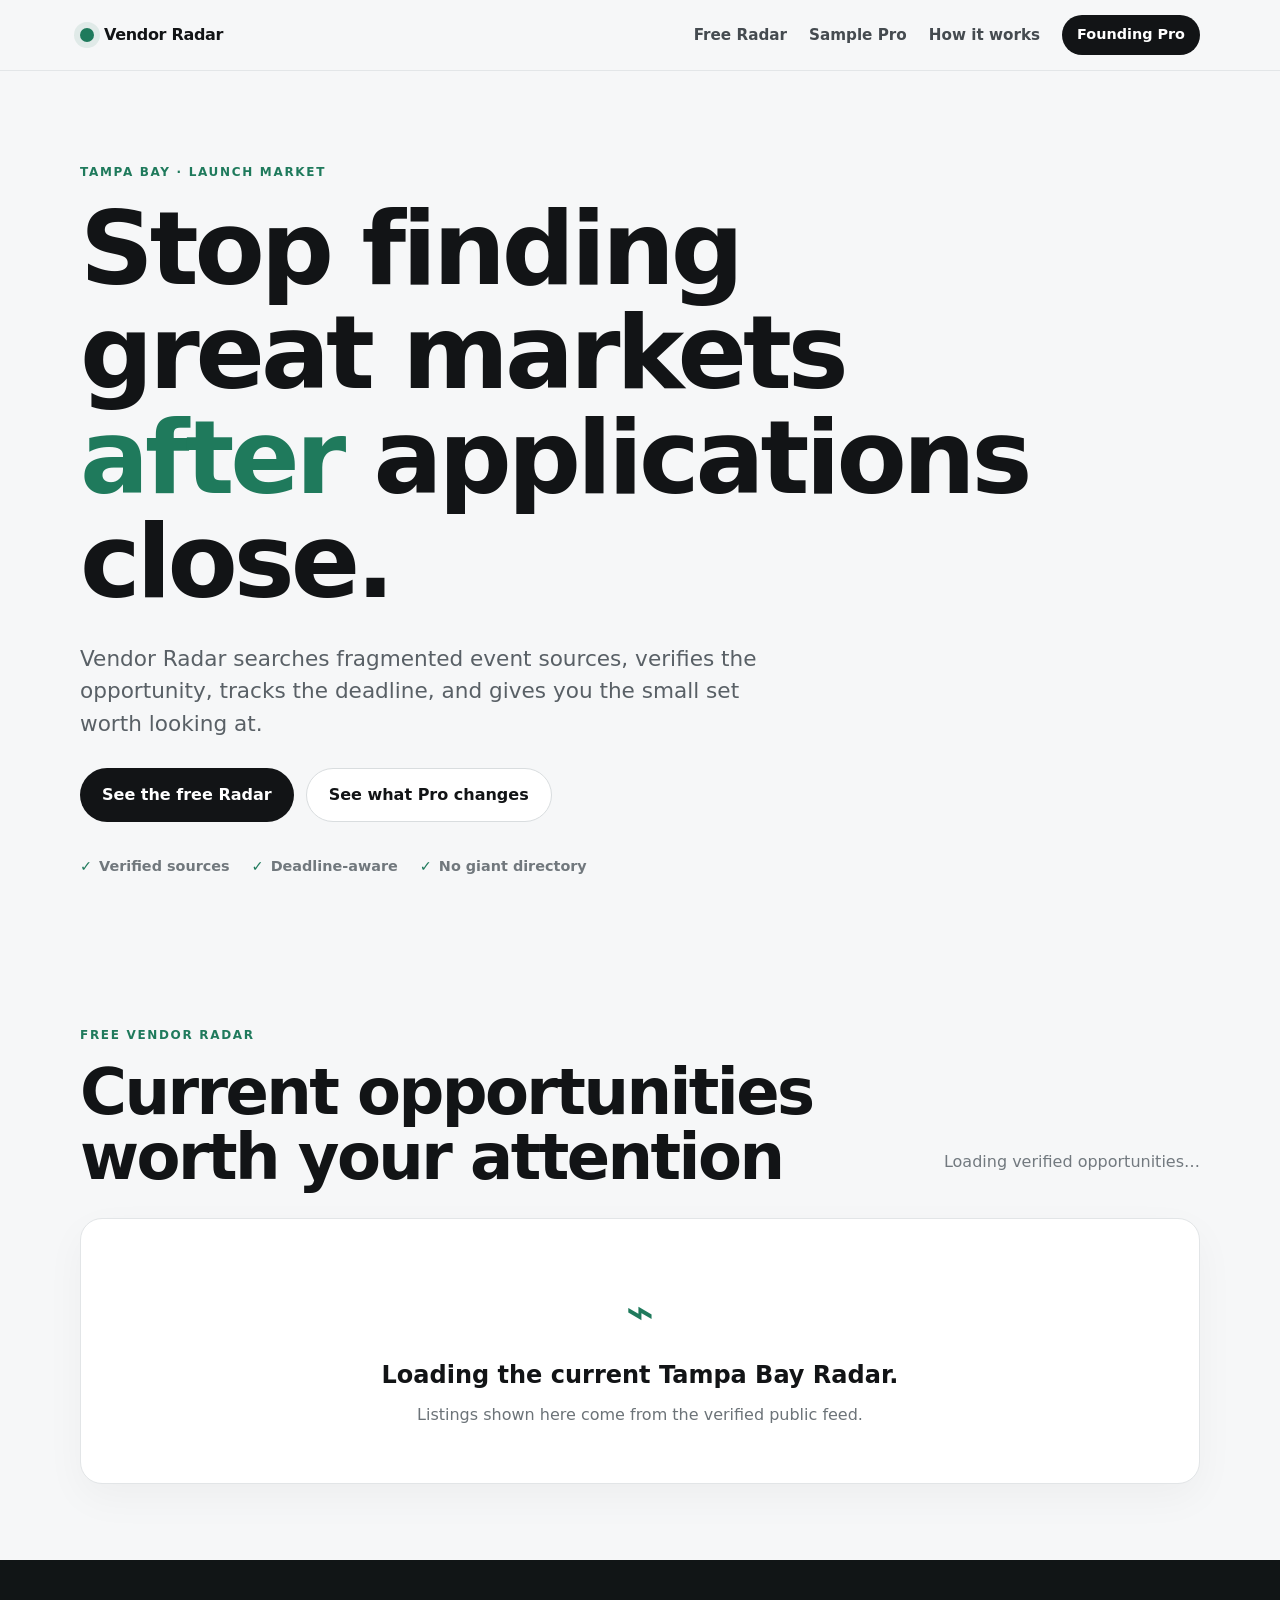
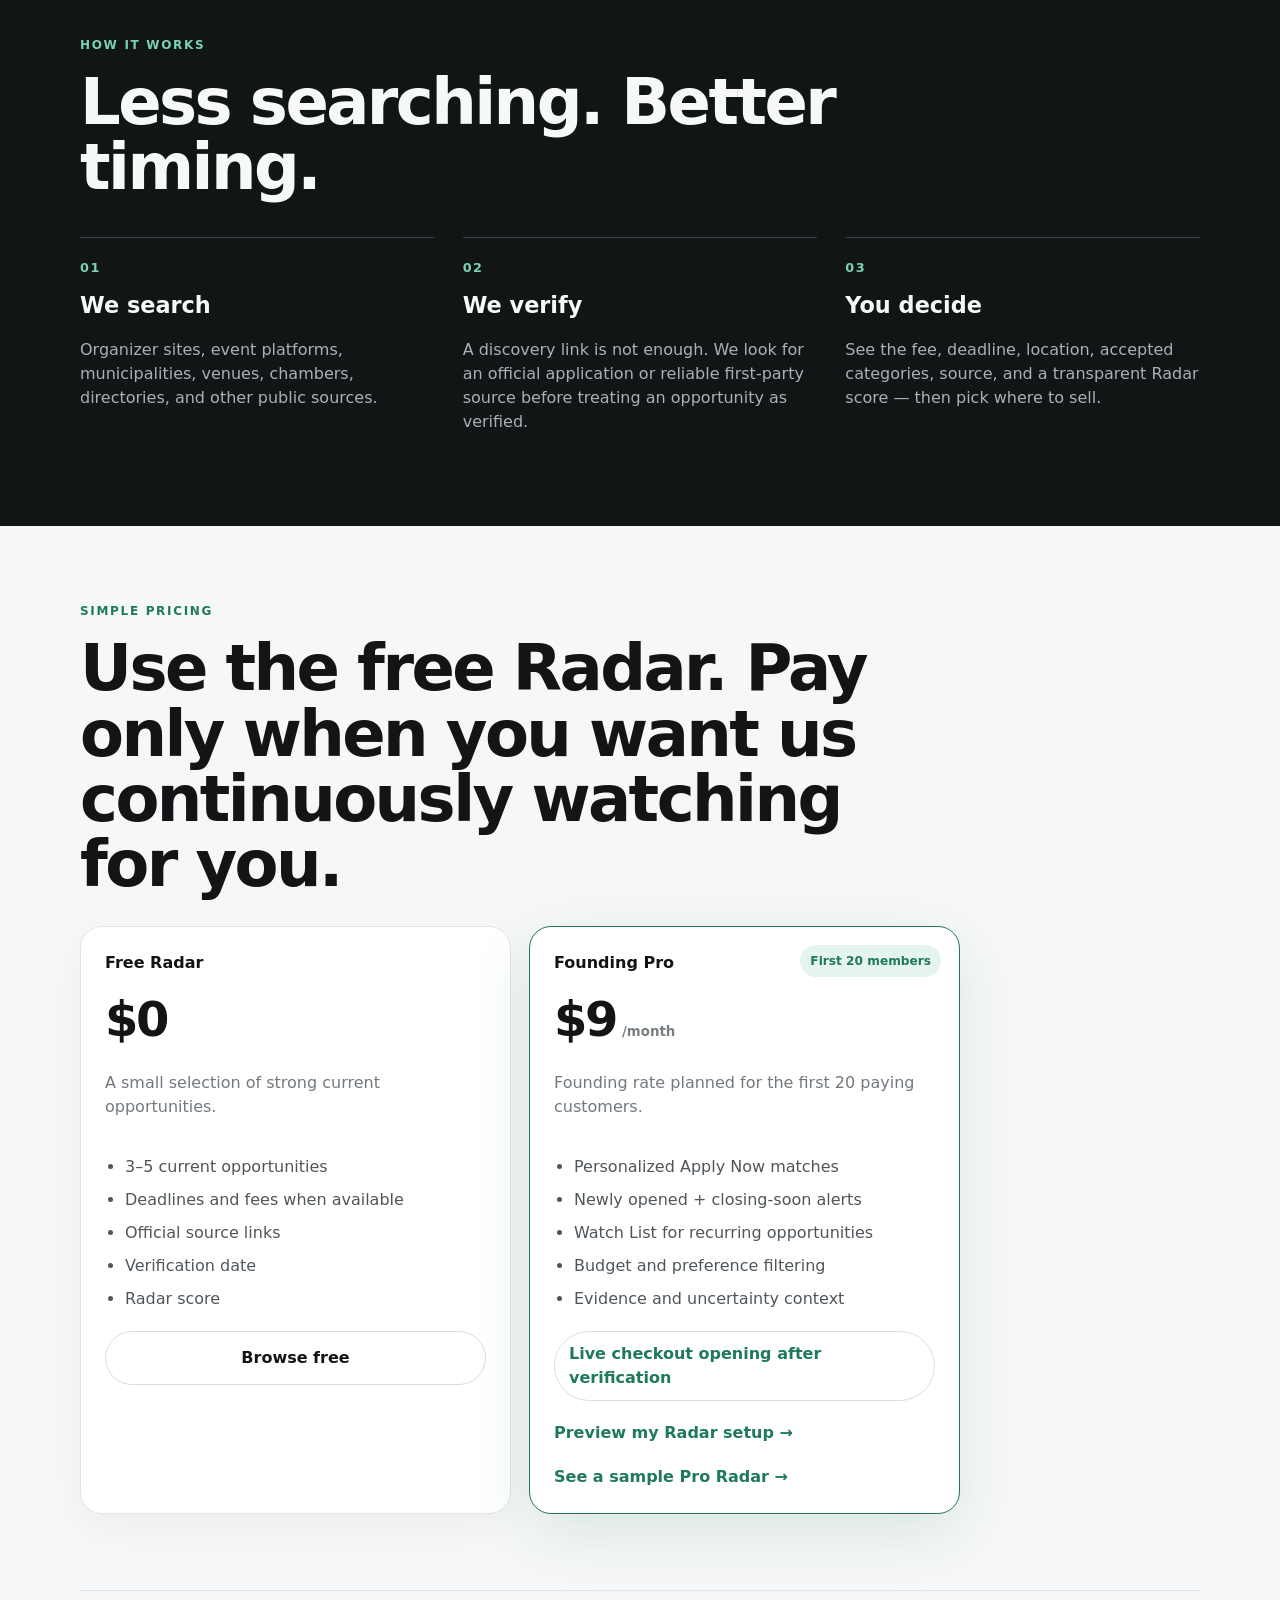
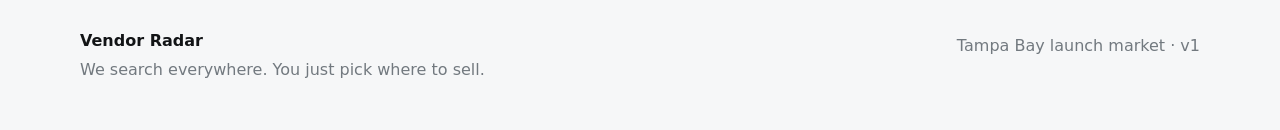
==== index.html @ ae40e267 "Add public Vendor Radar homepage" ====
<!doctype html>
<html lang="en">
<head>
  <meta charset="utf-8" />
  <meta name="viewport" content="width=device-width, initial-scale=1" />
  <meta name="description" content="Vendor Radar tracks verified Tampa Bay vendor opportunities, deadlines, fees, and application links so you spend less time searching and more time selling." />
  <title>Vendor Radar — Tampa Bay Vendor Opportunities</title>
  <link rel="stylesheet" href="./styles.css" />
</head>
<body>
  <header class="nav-wrap">
    <nav class="nav shell" aria-label="Primary navigation">
      <a class="brand" href="#top"><span class="radar-dot" aria-hidden="true"></span><span>Vendor Radar</span></a>
      <div class="nav-links">
        <a href="#radar">Free Radar</a>
        <a href="./sample-pro.html">Sample Pro</a>
        <a href="#how">How it works</a>
        <a class="button button-small" href="#pricing">Founding Pro</a>
      </div>
    </nav>
  </header>

  <main id="top">
    <section class="hero shell">
      <div class="eyebrow">Tampa Bay · launch market</div>
      <h1>Stop finding great markets <em>after</em> applications close.</h1>
      <p class="hero-copy">Vendor Radar searches fragmented event sources, verifies the opportunity, tracks the deadline, and gives you the small set worth looking at.</p>
      <div class="hero-actions">
        <a class="button" href="#radar">See the free Radar</a>
        <a class="button button-secondary" href="./sample-pro.html">See what Pro changes</a>
      </div>
      <div class="trust-row"><span>Verified sources</span><span>Deadline-aware</span><span>No giant directory</span></div>
    </section>

    <section class="section shell" id="radar">
      <div class="section-heading">
        <div><div class="eyebrow">Free Vendor Radar</div><h2>Current opportunities worth your attention</h2></div>
        <p id="last-updated" class="muted">Loading verified opportunities…</p>
      </div>
      <div id="opportunity-grid" class="opportunity-grid" aria-live="polite">
        <article class="empty-state"><div class="empty-icon">⌁</div><h3>Loading the current Tampa Bay Radar.</h3><p>Listings shown here come from the verified public feed.</p></article>
      </div>
    </section>

    <section class="section contrast" id="how">
      <div class="shell">
        <div class="eyebrow">How it works</div><h2>Less searching. Better timing.</h2>
        <div class="steps">
          <article><div class="step-number">01</div><h3>We search</h3><p>Organizer sites, event platforms, municipalities, venues, chambers, directories, and other public sources.</p></article>
          <article><div class="step-number">02</div><h3>We verify</h3><p>A discovery link is not enough. We look for an official application or reliable first-party source before treating an opportunity as verified.</p></article>
          <article><div class="step-number">03</div><h3>You decide</h3><p>See the fee, deadline, location, accepted categories, source, and a transparent Radar score — then pick where to sell.</p></article>
        </div>
      </div>
    </section>

    <section class="section shell" id="pricing">
      <div class="section-heading"><div><div class="eyebrow">Simple pricing</div><h2>Use the free Radar. Pay only when you want us continuously watching for you.</h2></div></div>
      <div class="pricing-grid">
        <article class="price-card">
          <div><p class="plan-name">Free Radar</p><div class="price"><span>$0</span></div><p class="muted">A small selection of strong current opportunities.</p></div>
          <ul><li>3–5 current opportunities</li><li>Deadlines and fees when available</li><li>Official source links</li><li>Verification date</li><li>Radar score</li></ul>
          <a class="button button-secondary full" href="#radar">Browse free</a>
        </article>

        <article class="price-card featured">
          <div class="founder-badge">First 20 members</div>
          <div><p class="plan-name">Founding Pro</p><div class="price"><span>$9</span><small>/month</small></div><p class="muted">Founding rate planned for the first 20 paying customers.</p></div>
          <ul><li>Personalized Apply Now matches</li><li>Newly opened + closing-soon alerts</li><li>Watch List for recurring opportunities</li><li>Budget and preference filtering</li><li>Evidence and uncertainty context</li></ul>
          <span class="status-chip">Live checkout opening after verification</span>
          <a class="source-link" href="./onboarding.html">Preview my Radar setup →</a>
          <a class="source-link" href="./sample-pro.html">See a sample Pro Radar →</a>
        </article>
      </div>
    </section>
  </main>

  <footer class="footer shell"><div><strong>Vendor Radar</strong><p class="muted">We search everywhere. You just pick where to sell.</p></div><p class="muted">Tampa Bay launch market · v1</p></footer>
  <script src="./app.js" defer></script>
</body>
</html>
---- styles.css ----
*{box-sizing:border-box}html{scroll-behavior:smooth}body{margin:0;font-family:Inter,ui-sans-serif,system-ui,-apple-system,BlinkMacSystemFont,"Segoe UI",sans-serif;background:#f6f7f8;color:#121416;line-height:1.5}.shell{width:min(1120px,calc(100% - 32px));margin:0 auto}.nav-wrap{position:sticky;top:0;z-index:20;background:rgba(246,247,248,.92);backdrop-filter:blur(14px);border-bottom:1px solid #e3e6e8}.nav{display:flex;align-items:center;justify-content:space-between;min-height:70px}.brand{display:inline-flex;gap:10px;align-items:center;color:#121416;text-decoration:none;font-weight:800;letter-spacing:-.02em}.radar-dot{width:14px;height:14px;border-radius:50%;background:#1f7a5c;box-shadow:0 0 0 6px rgba(31,122,92,.1)}.nav-links{display:flex;align-items:center;gap:22px}.nav-links a{color:#454b50;text-decoration:none;font-weight:650;font-size:.95rem}.hero{padding:92px 0 72px}.eyebrow{text-transform:uppercase;letter-spacing:.14em;font-size:.75rem;font-weight:800;color:#1f7a5c;margin-bottom:16px}.hero h1,.section h2{letter-spacing:-.04em;line-height:1.02;margin:0}.hero h1{font-size:clamp(3rem,8vw,6.7rem);max-width:980px}.hero h1 em{font-style:normal;color:#1f7a5c}.hero-copy{max-width:720px;font-size:clamp(1.08rem,2vw,1.35rem);color:#596066;margin:28px 0}.hero-actions{display:flex;gap:12px;flex-wrap:wrap}.button{appearance:none;border:0;border-radius:999px;background:#121416;color:#fff;text-decoration:none;font-weight:800;padding:14px 22px;display:inline-flex;align-items:center;justify-content:center;cursor:pointer}.button:hover{transform:translateY(-1px)}.button-secondary{background:#fff;color:#121416;border:1px solid #d9dddf}.button-small{padding:9px 15px!important;font-size:.9rem!important;color:#fff!important}.full{width:100%}.trust-row{display:flex;gap:22px;flex-wrap:wrap;margin-top:34px;color:#71787d;font-size:.9rem;font-weight:700}.trust-row span:before{content:"✓";color:#1f7a5c;margin-right:7px}.section{padding:76px 0}.section-heading{display:flex;align-items:end;justify-content:space-between;gap:28px;margin-bottom:28px}.section h2{font-size:clamp(2.2rem,5vw,4rem);max-width:830px}.muted{color:#72797f}.opportunity-grid{display:grid;grid-template-columns:repeat(3,minmax(0,1fr));gap:18px}.opportunity-card,.empty-state,.price-card{background:#fff;border:1px solid #e2e5e7;border-radius:22px;padding:24px;box-shadow:0 14px 40px rgba(10,15,20,.04)}.empty-state{grid-column:1/-1;text-align:center;padding:56px 24px}.empty-state h3{font-size:1.5rem;margin:10px 0}.empty-state p{max-width:620px;margin:0 auto;color:#6c7378}.empty-icon{font-size:3rem;color:#1f7a5c}.opportunity-card h3{font-size:1.25rem;margin:5px 0 16px;line-height:1.18}.score{display:inline-flex;align-items:center;gap:7px;font-size:.8rem;font-weight:800;color:#1f7a5c}.meta{display:grid;gap:8px;color:#60686d;font-size:.92rem;margin:16px 0}.meta strong{color:#23272a}.source-link{font-weight:800;color:#1f7a5c;text-decoration:none}.contrast{background:#111516;color:#f7f8f8}.contrast .eyebrow{color:#79d3b0}.contrast h2{margin-bottom:36px}.steps{display:grid;grid-template-columns:repeat(3,minmax(0,1fr));gap:28px}.steps article{border-top:1px solid #394043;padding-top:20px}.steps h3{font-size:1.4rem;margin:12px 0 8px}.steps p{color:#aab1b4}.step-number{font-size:.8rem;font-weight:800;color:#79d3b0;letter-spacing:.12em}.pricing-grid{display:grid;grid-template-columns:repeat(2,minmax(0,1fr));gap:18px;max-width:880px}.price-card{display:flex;flex-direction:column;gap:20px;position:relative}.price-card.featured{border-color:#1f7a5c;box-shadow:0 20px 60px rgba(31,122,92,.12)}.founder-badge{position:absolute;right:18px;top:18px;background:#e6f4ee;color:#1f7a5c;border-radius:999px;padding:7px 10px;font-size:.76rem;font-weight:850}.plan-name{font-weight:850;margin:0 0 8px}.price{display:flex;align-items:baseline;gap:6px}.price span{font-size:3rem;font-weight:900;letter-spacing:-.05em}.price small{font-weight:700;color:#777f84}.price-card ul{padding-left:20px;margin:0;display:grid;gap:9px;color:#4f565b}.status-chip{display:inline-flex;background:#fff;border:1px solid #d5e2dd;border-radius:999px;padding:10px 14px;font-weight:800;color:#1f7a5c}.footer{display:flex;justify-content:space-between;gap:24px;padding:38px 0 48px;border-top:1px solid #e1e4e6}.footer p{margin:5px 0 0}@media(max-width:820px){.nav-links a:not(.button){display:none}.hero{padding-top:62px}.opportunity-grid,.steps,.pricing-grid{grid-template-columns:1fr}.section-heading,.footer{align-items:flex-start;flex-direction:column}.section{padding:58px 0}}
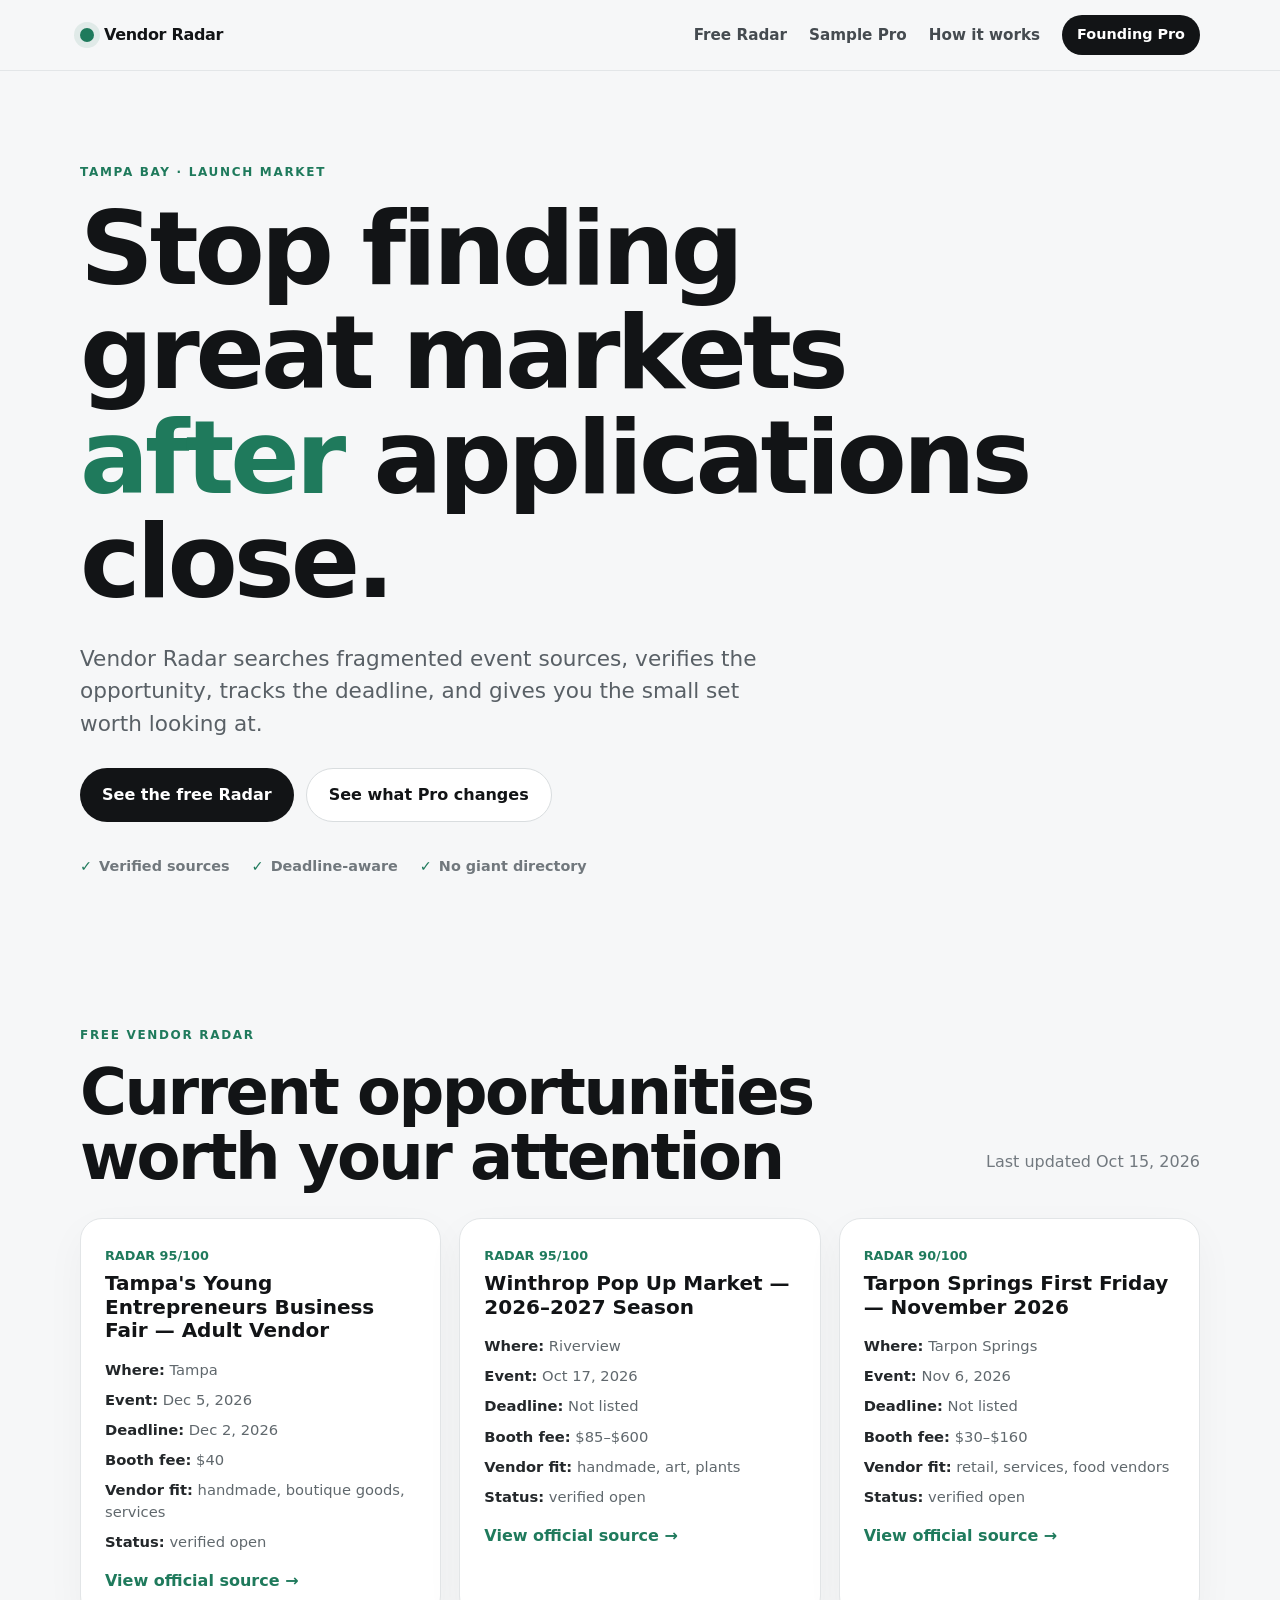
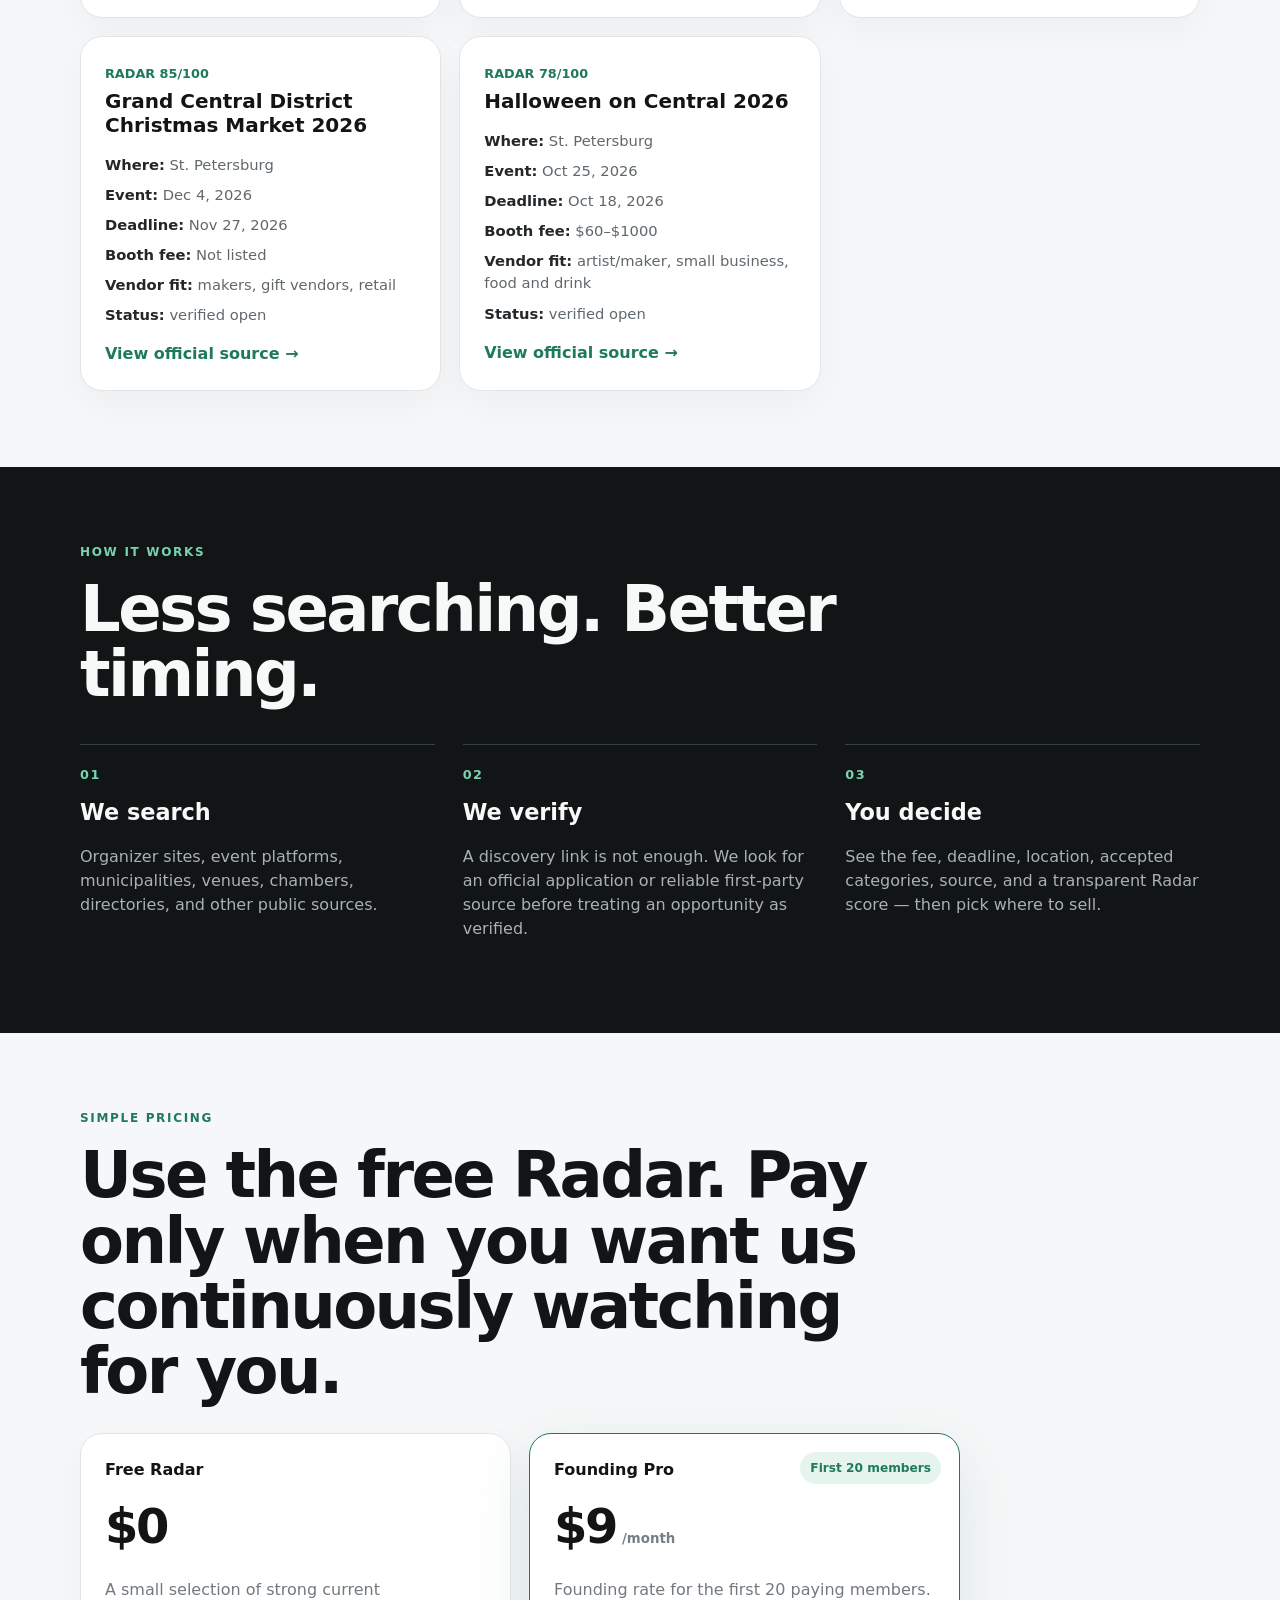
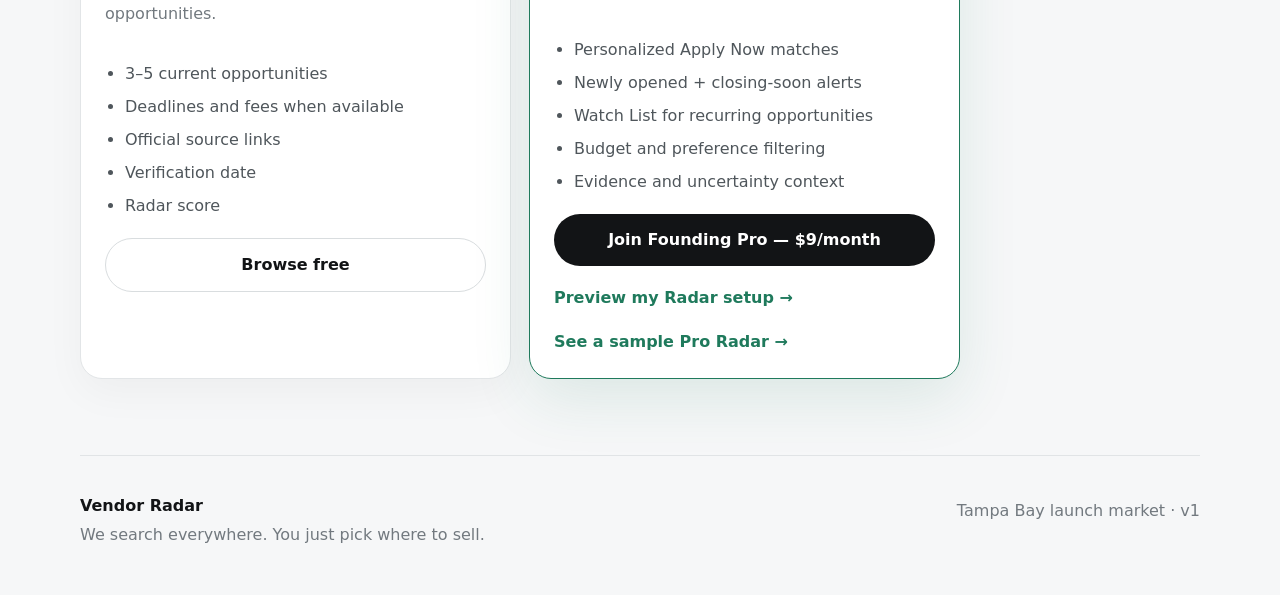
==== commit 7c614744: "Enable live Founding Pro checkout" ====
--- a/index.html
+++ b/index.html
@@ -64,9 +64,9 @@
 
         <article class="price-card featured">
           <div class="founder-badge">First 20 members</div>
-          <div><p class="plan-name">Founding Pro</p><div class="price"><span>$9</span><small>/month</small></div><p class="muted">Founding rate planned for the first 20 paying customers.</p></div>
+          <div><p class="plan-name">Founding Pro</p><div class="price"><span>$9</span><small>/month</small></div><p class="muted">Founding rate for the first 20 paying members.</p></div>
           <ul><li>Personalized Apply Now matches</li><li>Newly opened + closing-soon alerts</li><li>Watch List for recurring opportunities</li><li>Budget and preference filtering</li><li>Evidence and uncertainty context</li></ul>
-          <span class="status-chip">Live checkout opening after verification</span>
+          <a class="button full" href="https://buy.stripe.com/fZufZjca08mD1JWfzccwg00">Join Founding Pro — $9/month</a>
           <a class="source-link" href="./onboarding.html">Preview my Radar setup →</a>
           <a class="source-link" href="./sample-pro.html">See a sample Pro Radar →</a>
         </article>
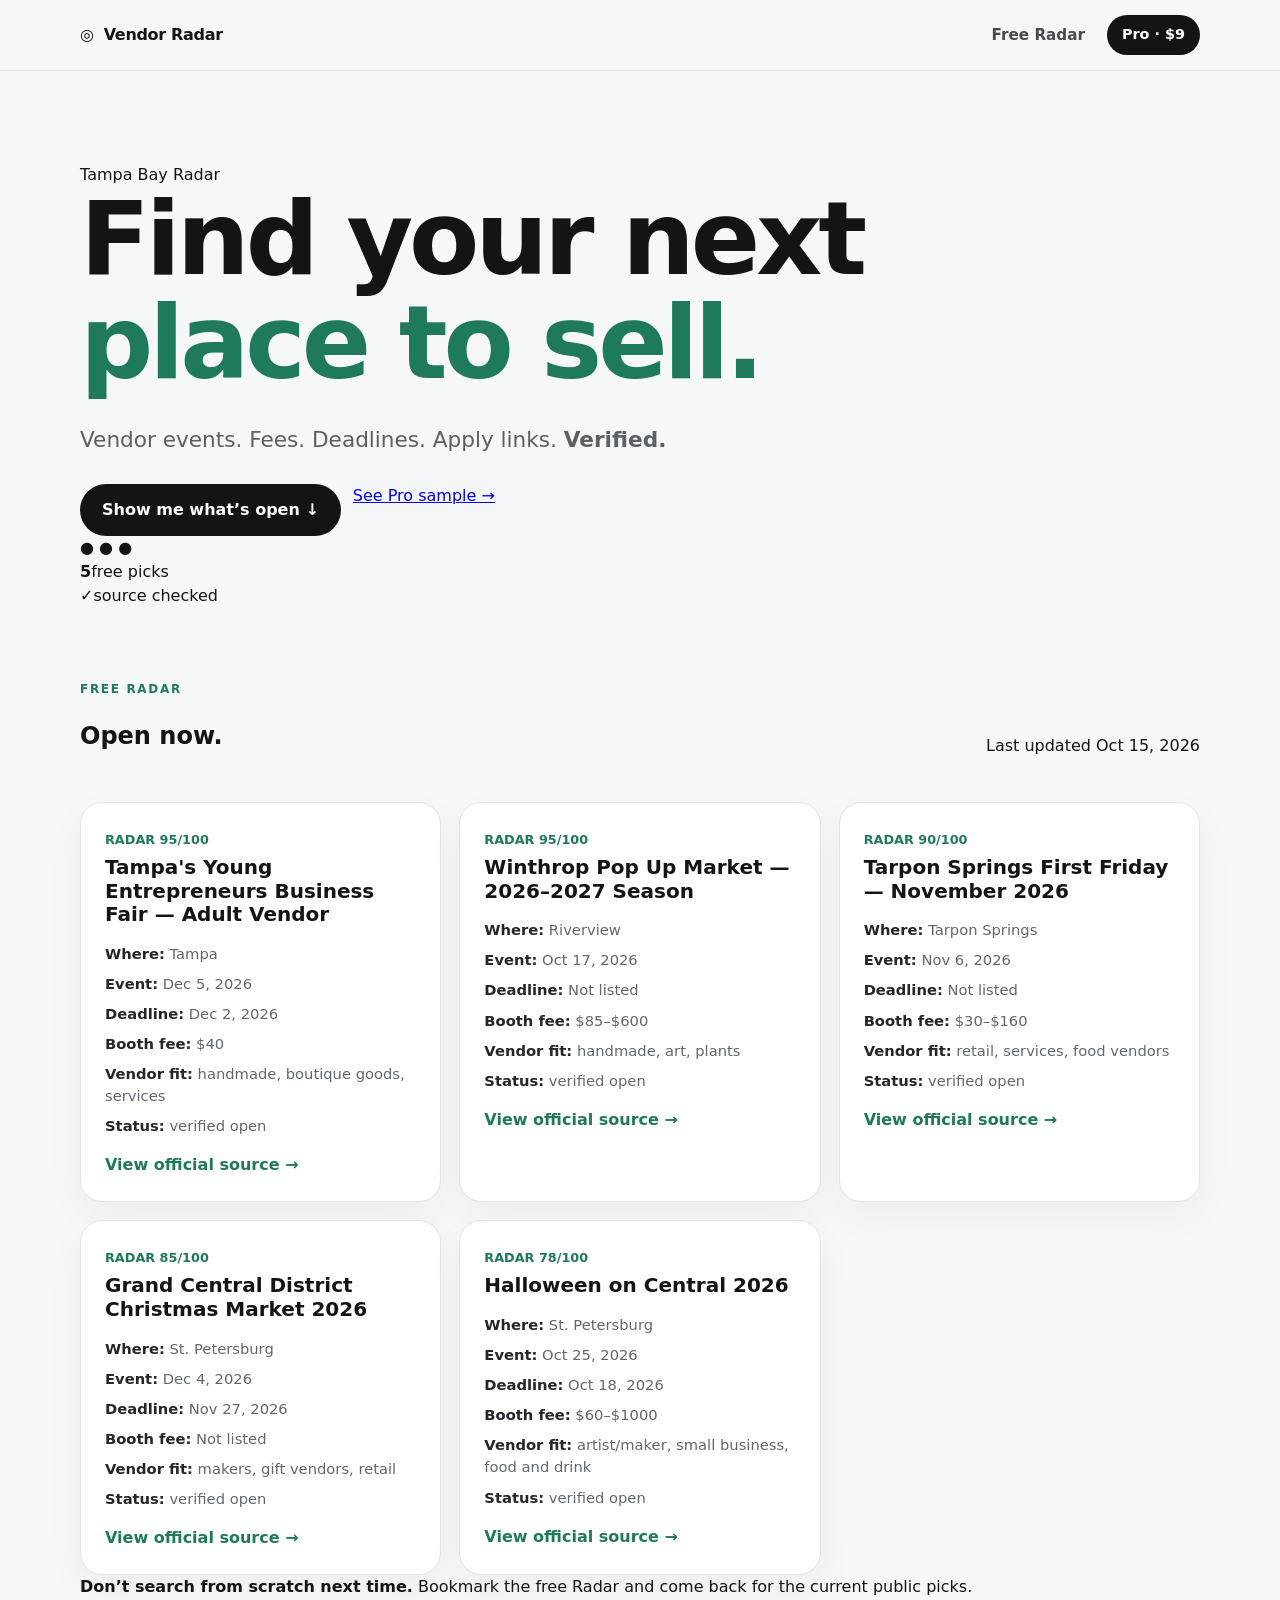
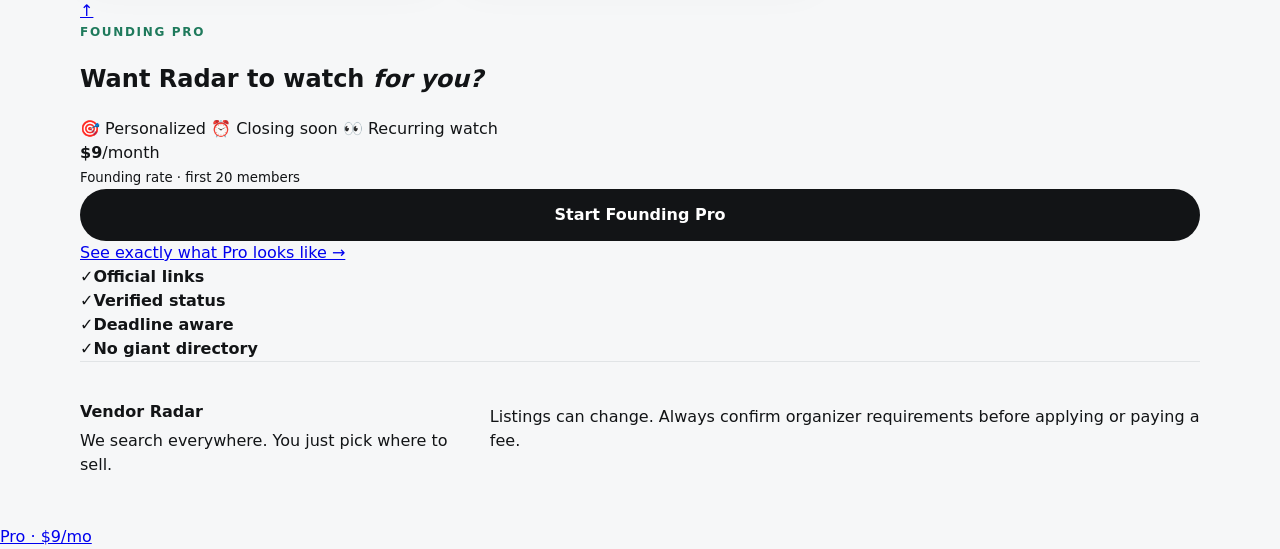
==== commit 691dab93: "Simplify landing page around free Radar" ====
--- a/index.html
+++ b/index.html
@@ -3,78 +3,108 @@
 <head>
   <meta charset="utf-8" />
   <meta name="viewport" content="width=device-width, initial-scale=1" />
-  <meta name="description" content="Vendor Radar tracks verified Tampa Bay vendor opportunities, deadlines, fees, and application links so you spend less time searching and more time selling." />
-  <title>Vendor Radar — Tampa Bay Vendor Opportunities</title>
+  <meta name="description" content="Find verified Tampa Bay vendor opportunities, deadlines, fees, and official application links with Vendor Radar." />
+  <meta name="theme-color" content="#08131f" />
+  <title>Vendor Radar — Find Your Next Place to Sell</title>
   <link rel="stylesheet" href="./styles.css" />
 </head>
 <body>
   <header class="nav-wrap">
     <nav class="nav shell" aria-label="Primary navigation">
-      <a class="brand" href="#top"><span class="radar-dot" aria-hidden="true"></span><span>Vendor Radar</span></a>
+      <a class="brand" href="#top"><span class="brand-mark" aria-hidden="true">◎</span><span>Vendor Radar</span></a>
       <div class="nav-links">
         <a href="#radar">Free Radar</a>
-        <a href="./sample-pro.html">Sample Pro</a>
-        <a href="#how">How it works</a>
-        <a class="button button-small" href="#pricing">Founding Pro</a>
+        <a class="button button-small" href="#pro">Pro · $9</a>
       </div>
     </nav>
   </header>
 
   <main id="top">
     <section class="hero shell">
-      <div class="eyebrow">Tampa Bay · launch market</div>
-      <h1>Stop finding great markets <em>after</em> applications close.</h1>
-      <p class="hero-copy">Vendor Radar searches fragmented event sources, verifies the opportunity, tracks the deadline, and gives you the small set worth looking at.</p>
-      <div class="hero-actions">
-        <a class="button" href="#radar">See the free Radar</a>
-        <a class="button button-secondary" href="./sample-pro.html">See what Pro changes</a>
+      <div class="hero-copy-wrap">
+        <div class="live-pill"><span class="live-dot"></span>Tampa Bay Radar</div>
+        <h1>Find your next <em>place to sell.</em></h1>
+        <p class="hero-copy">Vendor events. Fees. Deadlines. Apply links. <strong>Verified.</strong></p>
+        <div class="hero-actions">
+          <a class="button" href="#radar">Show me what’s open ↓</a>
+          <a class="text-link" href="./sample-pro.html">See Pro sample →</a>
+        </div>
       </div>
-      <div class="trust-row"><span>Verified sources</span><span>Deadline-aware</span><span>No giant directory</span></div>
-    </section>
 
-    <section class="section shell" id="radar">
-      <div class="section-heading">
-        <div><div class="eyebrow">Free Vendor Radar</div><h2>Current opportunities worth your attention</h2></div>
-        <p id="last-updated" class="muted">Loading verified opportunities…</p>
-      </div>
-      <div id="opportunity-grid" class="opportunity-grid" aria-live="polite">
-        <article class="empty-state"><div class="empty-icon">⌁</div><h3>Loading the current Tampa Bay Radar.</h3><p>Listings shown here come from the verified public feed.</p></article>
+      <div class="hero-visual" aria-label="Vendor Radar visual">
+        <div class="radar-screen">
+          <div class="radar-ring ring-1"></div>
+          <div class="radar-ring ring-2"></div>
+          <div class="radar-ring ring-3"></div>
+          <div class="radar-sweep"></div>
+          <span class="map-pin pin-a">●</span>
+          <span class="map-pin pin-b">●</span>
+          <span class="map-pin pin-c">●</span>
+          <div class="radar-center"></div>
+        </div>
+        <div class="visual-card visual-card-top"><strong id="hero-count">5</strong><span>free picks</span></div>
+        <div class="visual-card visual-card-bottom"><strong>✓</strong><span>source checked</span></div>
       </div>
     </section>
 
-    <section class="section contrast" id="how">
+    <section class="radar-section" id="radar">
       <div class="shell">
-        <div class="eyebrow">How it works</div><h2>Less searching. Better timing.</h2>
-        <div class="steps">
-          <article><div class="step-number">01</div><h3>We search</h3><p>Organizer sites, event platforms, municipalities, venues, chambers, directories, and other public sources.</p></article>
-          <article><div class="step-number">02</div><h3>We verify</h3><p>A discovery link is not enough. We look for an official application or reliable first-party source before treating an opportunity as verified.</p></article>
-          <article><div class="step-number">03</div><h3>You decide</h3><p>See the fee, deadline, location, accepted categories, source, and a transparent Radar score — then pick where to sell.</p></article>
+        <div class="section-heading compact-heading">
+          <div>
+            <div class="eyebrow">FREE RADAR</div>
+            <h2>Open now.</h2>
+          </div>
+          <p id="last-updated" class="updated-label">Loading…</p>
+        </div>
+
+        <div id="opportunity-grid" class="opportunity-grid" aria-live="polite">
+          <article class="empty-state"><div class="empty-icon">◎</div><h3>Scanning Tampa Bay…</h3></article>
+        </div>
+
+        <div class="return-strip">
+          <div>
+            <strong>Don’t search from scratch next time.</strong>
+            <span>Bookmark the free Radar and come back for the current public picks.</span>
+          </div>
+          <a href="#top" class="return-arrow" aria-label="Back to top">↑</a>
         </div>
       </div>
     </section>
 
-    <section class="section shell" id="pricing">
-      <div class="section-heading"><div><div class="eyebrow">Simple pricing</div><h2>Use the free Radar. Pay only when you want us continuously watching for you.</h2></div></div>
-      <div class="pricing-grid">
-        <article class="price-card">
-          <div><p class="plan-name">Free Radar</p><div class="price"><span>$0</span></div><p class="muted">A small selection of strong current opportunities.</p></div>
-          <ul><li>3–5 current opportunities</li><li>Deadlines and fees when available</li><li>Official source links</li><li>Verification date</li><li>Radar score</li></ul>
-          <a class="button button-secondary full" href="#radar">Browse free</a>
-        </article>
+    <section class="pro-section" id="pro">
+      <div class="shell pro-card">
+        <div class="pro-copy">
+          <div class="eyebrow light">FOUNDING PRO</div>
+          <h2>Want Radar to watch <em>for you?</em></h2>
+          <div class="feature-chips">
+            <span>🎯 Personalized</span>
+            <span>⏰ Closing soon</span>
+            <span>👀 Recurring watch</span>
+          </div>
+        </div>
+        <div class="pro-price">
+          <div><strong>$9</strong><span>/month</span></div>
+          <small>Founding rate · first 20 members</small>
+          <a class="button button-light full" href="https://buy.stripe.com/fZufZjca08mD1JWfzccwg00">Start Founding Pro</a>
+          <a class="pro-link" href="./sample-pro.html">See exactly what Pro looks like →</a>
+        </div>
+      </div>
+    </section>
 
-        <article class="price-card featured">
-          <div class="founder-badge">First 20 members</div>
-          <div><p class="plan-name">Founding Pro</p><div class="price"><span>$9</span><small>/month</small></div><p class="muted">Founding rate for the first 20 paying members.</p></div>
-          <ul><li>Personalized Apply Now matches</li><li>Newly opened + closing-soon alerts</li><li>Watch List for recurring opportunities</li><li>Budget and preference filtering</li><li>Evidence and uncertainty context</li></ul>
-          <a class="button full" href="https://buy.stripe.com/fZufZjca08mD1JWfzccwg00">Join Founding Pro — $9/month</a>
-          <a class="source-link" href="./onboarding.html">Preview my Radar setup →</a>
-          <a class="source-link" href="./sample-pro.html">See a sample Pro Radar →</a>
-        </article>
-      </div>
+    <section class="trust-section shell">
+      <div class="trust-item"><span>✓</span><strong>Official links</strong></div>
+      <div class="trust-item"><span>✓</span><strong>Verified status</strong></div>
+      <div class="trust-item"><span>✓</span><strong>Deadline aware</strong></div>
+      <div class="trust-item"><span>✓</span><strong>No giant directory</strong></div>
     </section>
   </main>
 
-  <footer class="footer shell"><div><strong>Vendor Radar</strong><p class="muted">We search everywhere. You just pick where to sell.</p></div><p class="muted">Tampa Bay launch market · v1</p></footer>
+  <footer class="footer shell">
+    <div><strong>Vendor Radar</strong><p>We search everywhere. You just pick where to sell.</p></div>
+    <p>Listings can change. Always confirm organizer requirements before applying or paying a fee.</p>
+  </footer>
+
+  <a class="mobile-pro-cta" href="#pro">Pro · $9/mo</a>
   <script src="./app.js" defer></script>
 </body>
 </html>
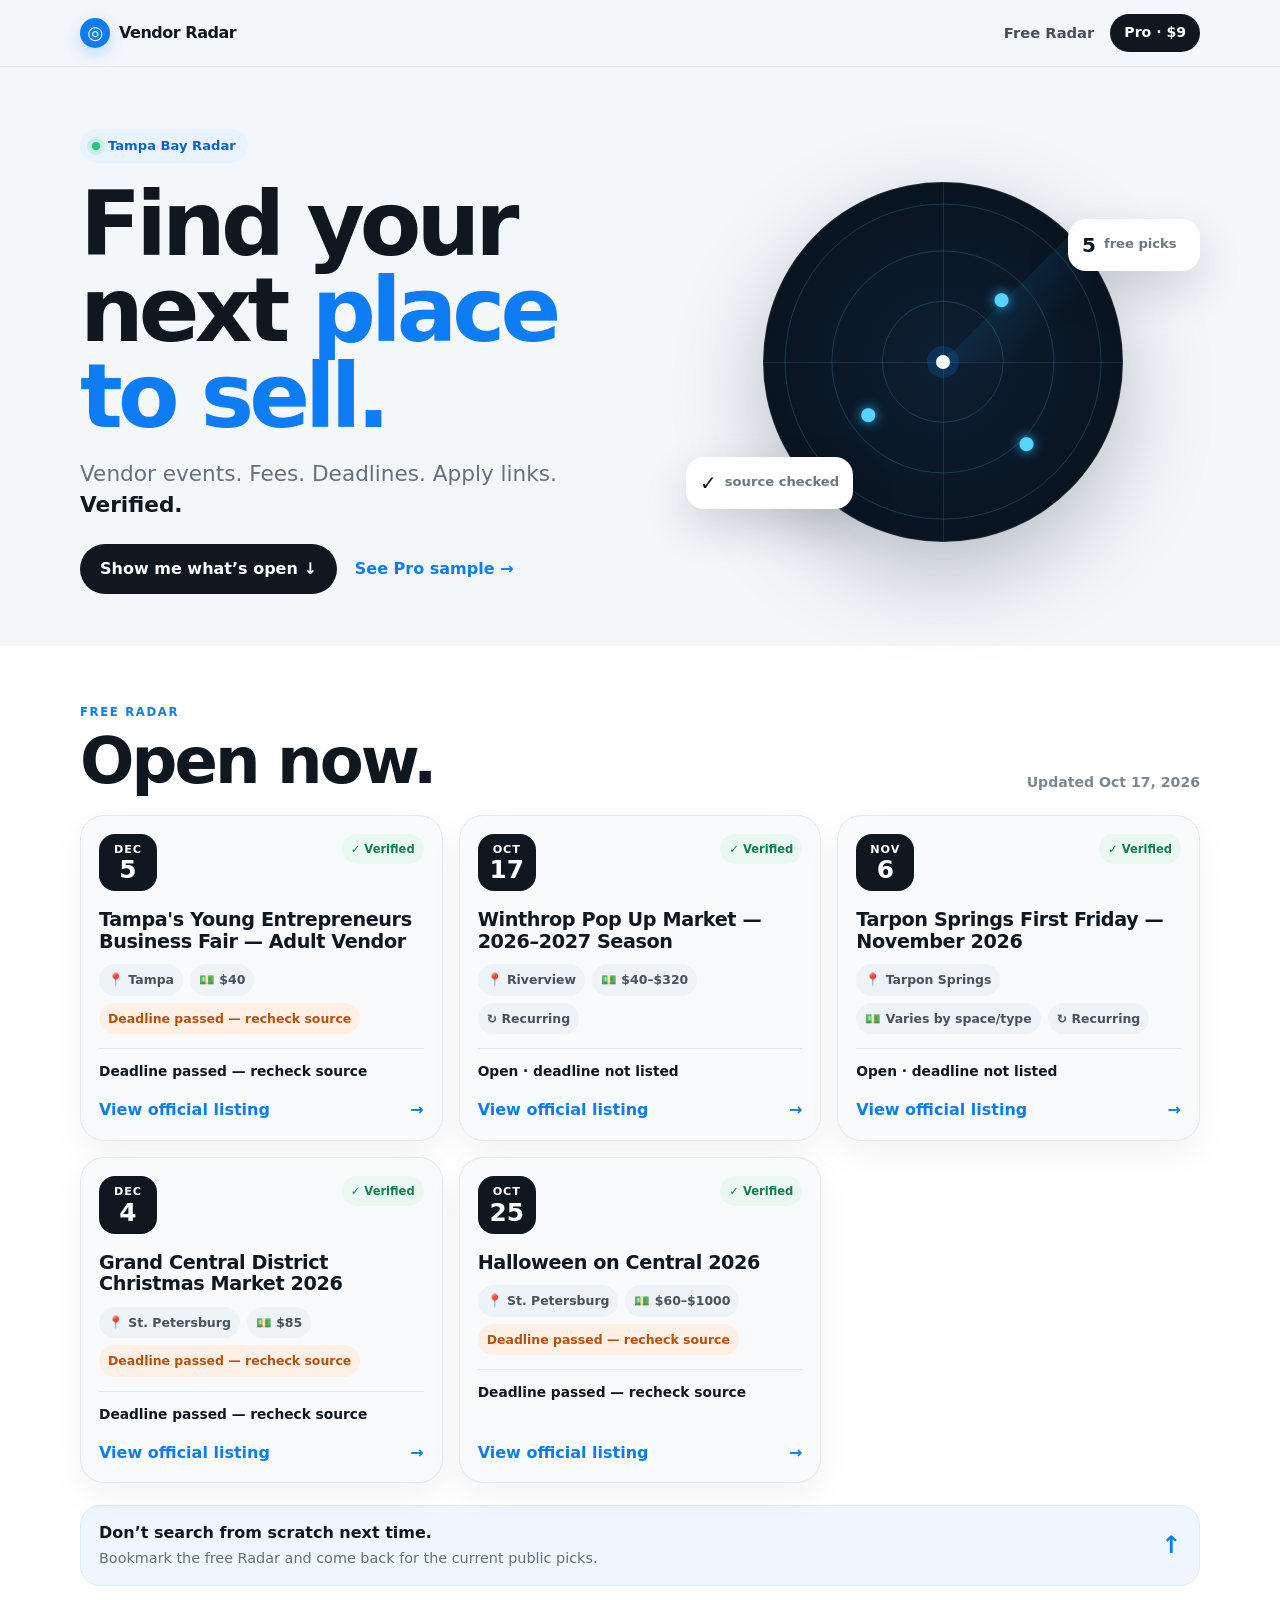
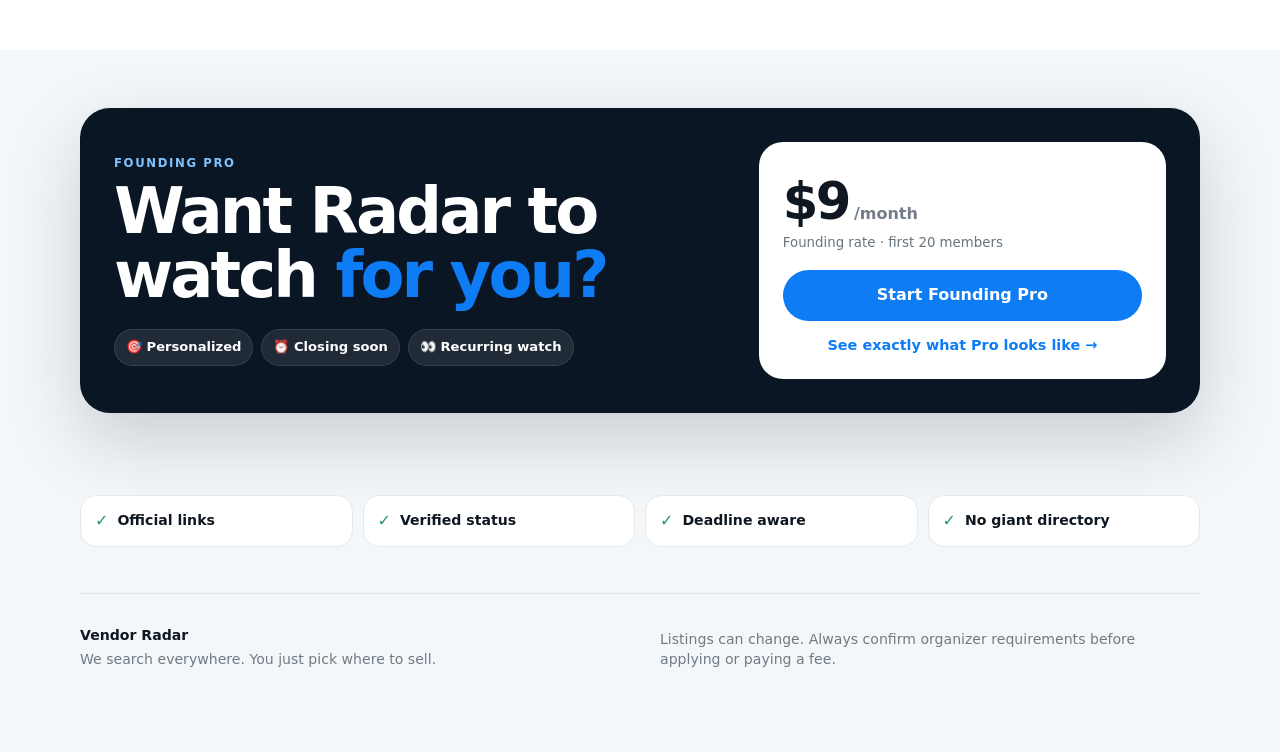
==== commit a03df1bf: "Wire minimal analytics into Vendor Radar" ====
--- a/index.html
+++ b/index.html
@@ -105,6 +105,7 @@
   </footer>
 
   <a class="mobile-pro-cta" href="#pro">Pro · $9/mo</a>
+  <script src="./analytics.js" defer></script>
   <script src="./app.js" defer></script>
 </body>
 </html>
--- a/styles.css
+++ b/styles.css
@@ -1 +1 @@
-*{box-sizing:border-box}html{scroll-behavior:smooth}body{margin:0;font-family:Inter,ui-sans-serif,system-ui,-apple-system,BlinkMacSystemFont,"Segoe UI",sans-serif;background:#f6f7f8;color:#121416;line-height:1.5}.shell{width:min(1120px,calc(100% - 32px));margin:0 auto}.nav-wrap{position:sticky;top:0;z-index:20;background:rgba(246,247,248,.92);backdrop-filter:blur(14px);border-bottom:1px solid #e3e6e8}.nav{display:flex;align-items:center;justify-content:space-between;min-height:70px}.brand{display:inline-flex;gap:10px;align-items:center;color:#121416;text-decoration:none;font-weight:800;letter-spacing:-.02em}.radar-dot{width:14px;height:14px;border-radius:50%;background:#1f7a5c;box-shadow:0 0 0 6px rgba(31,122,92,.1)}.nav-links{display:flex;align-items:center;gap:22px}.nav-links a{color:#454b50;text-decoration:none;font-weight:650;font-size:.95rem}.hero{padding:92px 0 72px}.eyebrow{text-transform:uppercase;letter-spacing:.14em;font-size:.75rem;font-weight:800;color:#1f7a5c;margin-bottom:16px}.hero h1,.section h2{letter-spacing:-.04em;line-height:1.02;margin:0}.hero h1{font-size:clamp(3rem,8vw,6.7rem);max-width:980px}.hero h1 em{font-style:normal;color:#1f7a5c}.hero-copy{max-width:720px;font-size:clamp(1.08rem,2vw,1.35rem);color:#596066;margin:28px 0}.hero-actions{display:flex;gap:12px;flex-wrap:wrap}.button{appearance:none;border:0;border-radius:999px;background:#121416;color:#fff;text-decoration:none;font-weight:800;padding:14px 22px;display:inline-flex;align-items:center;justify-content:center;cursor:pointer}.button:hover{transform:translateY(-1px)}.button-secondary{background:#fff;color:#121416;border:1px solid #d9dddf}.button-small{padding:9px 15px!important;font-size:.9rem!important;color:#fff!important}.full{width:100%}.trust-row{display:flex;gap:22px;flex-wrap:wrap;margin-top:34px;color:#71787d;font-size:.9rem;font-weight:700}.trust-row span:before{content:"✓";color:#1f7a5c;margin-right:7px}.section{padding:76px 0}.section-heading{display:flex;align-items:end;justify-content:space-between;gap:28px;margin-bottom:28px}.section h2{font-size:clamp(2.2rem,5vw,4rem);max-width:830px}.muted{color:#72797f}.opportunity-grid{display:grid;grid-template-columns:repeat(3,minmax(0,1fr));gap:18px}.opportunity-card,.empty-state,.price-card{background:#fff;border:1px solid #e2e5e7;border-radius:22px;padding:24px;box-shadow:0 14px 40px rgba(10,15,20,.04)}.empty-state{grid-column:1/-1;text-align:center;padding:56px 24px}.empty-state h3{font-size:1.5rem;margin:10px 0}.empty-state p{max-width:620px;margin:0 auto;color:#6c7378}.empty-icon{font-size:3rem;color:#1f7a5c}.opportunity-card h3{font-size:1.25rem;margin:5px 0 16px;line-height:1.18}.score{display:inline-flex;align-items:center;gap:7px;font-size:.8rem;font-weight:800;color:#1f7a5c}.meta{display:grid;gap:8px;color:#60686d;font-size:.92rem;margin:16px 0}.meta strong{color:#23272a}.source-link{font-weight:800;color:#1f7a5c;text-decoration:none}.contrast{background:#111516;color:#f7f8f8}.contrast .eyebrow{color:#79d3b0}.contrast h2{margin-bottom:36px}.steps{display:grid;grid-template-columns:repeat(3,minmax(0,1fr));gap:28px}.steps article{border-top:1px solid #394043;padding-top:20px}.steps h3{font-size:1.4rem;margin:12px 0 8px}.steps p{color:#aab1b4}.step-number{font-size:.8rem;font-weight:800;color:#79d3b0;letter-spacing:.12em}.pricing-grid{display:grid;grid-template-columns:repeat(2,minmax(0,1fr));gap:18px;max-width:880px}.price-card{display:flex;flex-direction:column;gap:20px;position:relative}.price-card.featured{border-color:#1f7a5c;box-shadow:0 20px 60px rgba(31,122,92,.12)}.founder-badge{position:absolute;right:18px;top:18px;background:#e6f4ee;color:#1f7a5c;border-radius:999px;padding:7px 10px;font-size:.76rem;font-weight:850}.plan-name{font-weight:850;margin:0 0 8px}.price{display:flex;align-items:baseline;gap:6px}.price span{font-size:3rem;font-weight:900;letter-spacing:-.05em}.price small{font-weight:700;color:#777f84}.price-card ul{padding-left:20px;margin:0;display:grid;gap:9px;color:#4f565b}.status-chip{display:inline-flex;background:#fff;border:1px solid #d5e2dd;border-radius:999px;padding:10px 14px;font-weight:800;color:#1f7a5c}.footer{display:flex;justify-content:space-between;gap:24px;padding:38px 0 48px;border-top:1px solid #e1e4e6}.footer p{margin:5px 0 0}@media(max-width:820px){.nav-links a:not(.button){display:none}.hero{padding-top:62px}.opportunity-grid,.steps,.pricing-grid{grid-template-columns:1fr}.section-heading,.footer{align-items:flex-start;flex-direction:column}.section{padding:58px 0}}+*{box-sizing:border-box}html{scroll-behavior:smooth}body{margin:0;font-family:Inter,ui-sans-serif,system-ui,-apple-system,BlinkMacSystemFont,"Segoe UI",sans-serif;background:#f4f7fa;color:#0f1720;line-height:1.4}.shell{width:min(1120px,calc(100% - 28px));margin:0 auto}.nav-wrap{position:sticky;top:0;z-index:30;background:rgba(244,247,250,.92);backdrop-filter:blur(16px);border-bottom:1px solid rgba(15,23,32,.08)}.nav{display:flex;align-items:center;justify-content:space-between;min-height:66px}.brand{display:inline-flex;gap:9px;align-items:center;color:#0f1720;text-decoration:none;font-weight:900;letter-spacing:-.03em}.brand-mark{display:grid;place-items:center;width:30px;height:30px;border-radius:50%;background:#0e7cf4;color:white;font-size:1.15rem;box-shadow:0 6px 18px rgba(14,124,244,.25)}.nav-links{display:flex;align-items:center;gap:16px}.nav-links a{color:#45505b;text-decoration:none;font-weight:800;font-size:.92rem}.button{appearance:none;border:0;border-radius:999px;background:#0f1720;color:#fff;text-decoration:none;font-weight:900;padding:14px 20px;display:inline-flex;align-items:center;justify-content:center;cursor:pointer;transition:.18s ease}.button:hover{transform:translateY(-1px)}.button-small{padding:9px 14px!important;font-size:.88rem!important;color:#fff!important}.full{width:100%}.text-link{font-weight:900;color:#0e7cf4;text-decoration:none}.hero{min-height:520px;padding:62px 0 52px;display:grid;grid-template-columns:1.05fr .95fr;align-items:center;gap:38px}.live-pill{display:inline-flex;align-items:center;gap:8px;background:#e8f3ff;color:#0a62c3;font-weight:900;border-radius:999px;padding:8px 12px;font-size:.82rem;margin-bottom:18px}.live-dot{width:8px;height:8px;background:#20c97a;border-radius:50%;box-shadow:0 0 0 5px rgba(32,201,122,.14)}.hero h1{margin:0;font-size:clamp(3rem,7vw,6.2rem);line-height:.96;letter-spacing:-.055em;max-width:680px}.hero h1 em,.pro-card h2 em{font-style:normal;color:#0e7cf4}.hero-copy{margin:20px 0 24px;font-size:clamp(1.05rem,2vw,1.35rem);color:#65717c}.hero-copy strong{color:#0f1720}.hero-actions{display:flex;align-items:center;gap:18px;flex-wrap:wrap}.hero-visual{position:relative;min-height:390px;display:grid;place-items:center}.radar-screen{position:relative;width:min(360px,82vw);aspect-ratio:1;border-radius:50%;background:radial-gradient(circle at 50% 50%,#0d1f32 0,#091421 70%);box-shadow:0 32px 90px rgba(2,19,35,.25),inset 0 0 0 1px rgba(255,255,255,.08);overflow:hidden}.radar-ring{position:absolute;left:50%;top:50%;transform:translate(-50%,-50%);border:1px solid rgba(74,190,255,.22);border-radius:50%}.ring-1{width:34%;height:34%}.ring-2{width:62%;height:62%}.ring-3{width:88%;height:88%}.radar-screen:before,.radar-screen:after{content:"";position:absolute;background:rgba(74,190,255,.16)}.radar-screen:before{width:1px;height:100%;left:50%;top:0}.radar-screen:after{height:1px;width:100%;top:50%;left:0}.radar-sweep{position:absolute;width:50%;height:50%;left:50%;top:0;transform-origin:bottom left;background:linear-gradient(135deg,rgba(33,181,255,.30),rgba(33,181,255,0) 70%);clip-path:polygon(0 100%,100% 0,100% 100%);animation:sweep 4s linear infinite}.radar-center{position:absolute;width:14px;height:14px;border-radius:50%;background:#fff;left:50%;top:50%;transform:translate(-50%,-50%);box-shadow:0 0 0 9px rgba(14,124,244,.20)}.map-pin{position:absolute;color:#56d6ff;text-shadow:0 0 12px #20b8ff;font-size:1.15rem}.pin-a{left:64%;top:29%}.pin-b{left:27%;top:61%}.pin-c{left:71%;top:69%}.visual-card{position:absolute;background:#fff;border-radius:18px;padding:12px 14px;box-shadow:0 18px 45px rgba(9,20,33,.16);display:flex;align-items:center;gap:8px;min-width:132px}.visual-card strong{font-size:1.25rem}.visual-card span{font-size:.82rem;color:#6d7780;font-weight:800}.visual-card-top{right:0;top:52px}.visual-card-bottom{left:0;bottom:48px}.radar-section{background:#fff;padding:58px 0 64px}.section-heading{display:flex;align-items:end;justify-content:space-between;gap:24px}.compact-heading{margin-bottom:22px}.eyebrow{text-transform:uppercase;letter-spacing:.14em;font-size:.73rem;font-weight:900;color:#0e7cf4;margin-bottom:8px}.eyebrow.light{color:#80c3ff}.section-heading h2,.pro-card h2{margin:0;font-size:clamp(2.2rem,5vw,4rem);letter-spacing:-.045em;line-height:1}.updated-label{margin:0;color:#7c8791;font-size:.88rem;font-weight:800}.opportunity-grid{display:grid;grid-template-columns:repeat(3,minmax(0,1fr));gap:16px}.opportunity-card{background:#f8fafc;border:1px solid #e3e9ee;border-radius:24px;padding:18px;min-height:310px;display:flex;flex-direction:column;box-shadow:0 14px 35px rgba(7,22,37,.05);transition:.18s ease}.opportunity-card:hover{transform:translateY(-2px);box-shadow:0 20px 44px rgba(7,22,37,.08)}.card-top{display:flex;justify-content:space-between;gap:12px;align-items:flex-start}.date-badge{width:58px;min-width:58px;border-radius:16px;background:#0f1720;color:#fff;text-align:center;padding:8px 6px}.date-badge span{display:block;font-size:.7rem;font-weight:900;letter-spacing:.08em}.date-badge strong{display:block;font-size:1.55rem;line-height:1.05}.verified-badge{display:inline-flex;align-items:center;gap:5px;background:#e9f8f1;color:#147d52;border-radius:999px;padding:7px 9px;font-size:.72rem;font-weight:900}.opportunity-card h3{font-size:1.2rem;line-height:1.12;margin:18px 0 12px;letter-spacing:-.02em}.card-chips{display:flex;gap:7px;flex-wrap:wrap}.chip{display:inline-flex;background:#eef3f7;border-radius:999px;padding:7px 9px;font-size:.78rem;font-weight:850;color:#46525d}.chip.hot{background:#fff0e6;color:#b6510b}.deadline-line{margin:14px 0 0;padding-top:13px;border-top:1px solid #e1e7ec;color:#66727c;font-size:.86rem;font-weight:750}.deadline-line strong{color:#0f1720}.card-spacer{flex:1}.source-link{margin-top:18px;text-decoration:none;font-weight:900;color:#0e7cf4;display:inline-flex;align-items:center;justify-content:space-between}.empty-state{grid-column:1/-1;text-align:center;padding:48px;background:#f8fafc;border:1px solid #e3e9ee;border-radius:24px}.empty-state h3{margin:8px 0}.empty-icon{font-size:2.5rem;color:#0e7cf4}.return-strip{margin-top:22px;background:#eef6ff;border:1px solid #dcecff;border-radius:20px;padding:16px 18px;display:flex;align-items:center;justify-content:space-between;gap:18px}.return-strip strong{display:block;margin-bottom:2px}.return-strip span{color:#64707b;font-size:.9rem}.return-arrow{text-decoration:none;color:#0e7cf4;font-size:1.5rem;font-weight:900}.pro-section{padding:58px 0;background:#f4f7fa}.pro-card{background:#0a1624;color:#fff;border-radius:30px;padding:34px;display:grid;grid-template-columns:1.2fr .8fr;gap:34px;align-items:center;box-shadow:0 28px 75px rgba(3,14,28,.18)}.pro-card h2{font-size:clamp(2.2rem,5vw,4.2rem);max-width:650px}.feature-chips{display:flex;gap:8px;flex-wrap:wrap;margin-top:22px}.feature-chips span{background:rgba(255,255,255,.09);border:1px solid rgba(255,255,255,.1);padding:8px 11px;border-radius:999px;font-size:.82rem;font-weight:850}.pro-price{background:#fff;color:#0f1720;border-radius:24px;padding:24px}.pro-price>div{display:flex;align-items:baseline;gap:5px}.pro-price strong{font-size:3.2rem;letter-spacing:-.05em}.pro-price span{font-weight:850;color:#727d87}.pro-price small{display:block;color:#69747f;margin:-4px 0 18px}.button-light{background:#0e7cf4}.pro-link{display:block;text-align:center;margin-top:14px;color:#0e7cf4;text-decoration:none;font-weight:900;font-size:.9rem}.trust-section{display:grid;grid-template-columns:repeat(4,minmax(0,1fr));gap:10px;padding:24px 0 46px}.trust-item{background:#fff;border:1px solid #e3e9ee;border-radius:16px;padding:14px;display:flex;align-items:center;gap:9px}.trust-item span{color:#1f9b65}.trust-item strong{font-size:.88rem}.footer{display:flex;justify-content:space-between;gap:24px;padding:32px 0 82px;border-top:1px solid #dfe5ea;color:#6f7a83;font-size:.88rem}.footer p{margin:4px 0 0;max-width:540px}.footer strong{color:#0f1720}.mobile-pro-cta{display:none}@keyframes sweep{from{transform:rotate(0deg)}to{transform:rotate(360deg)}}@media(max-width:860px){.hero{grid-template-columns:1fr;padding-top:42px;gap:10px}.hero-copy-wrap{text-align:center}.hero h1{max-width:780px}.hero-actions{justify-content:center}.hero-visual{min-height:300px}.radar-screen{width:min(285px,76vw)}.visual-card-top{right:4%;top:25px}.visual-card-bottom{left:3%;bottom:28px}.opportunity-grid{display:flex;overflow-x:auto;scroll-snap-type:x mandatory;gap:12px;padding:0 2px 10px;margin-right:-14px;scrollbar-width:none}.opportunity-grid::-webkit-scrollbar{display:none}.opportunity-card{min-width:min(84vw,330px);scroll-snap-align:start}.pro-card{grid-template-columns:1fr}.trust-section{grid-template-columns:repeat(2,1fr)}.footer{flex-direction:column}.mobile-pro-cta{display:block;position:fixed;right:14px;bottom:14px;z-index:25;background:#0e7cf4;color:#fff;text-decoration:none;font-weight:900;border-radius:999px;padding:12px 16px;box-shadow:0 12px 32px rgba(14,124,244,.35)}}@media(max-width:560px){.shell{width:min(100% - 22px,1120px)}.nav{min-height:60px}.nav-links>a:not(.button){display:none}.hero{min-height:auto;padding:34px 0 34px}.hero h1{font-size:clamp(2.8rem,15vw,4.4rem)}.hero-copy{margin:16px 0 20px;font-size:1rem}.hero-visual{min-height:260px}.radar-screen{width:235px}.visual-card{padding:10px 12px;min-width:116px}.visual-card-top{right:0}.visual-card-bottom{left:0}.radar-section{padding:42px 0 48px}.section-heading{align-items:flex-start}.updated-label{font-size:.76rem}.opportunity-card{min-height:295px}.return-strip{align-items:flex-start}.pro-section{padding:42px 0}.pro-card{padding:24px 18px;border-radius:24px}.pro-price{padding:20px}.trust-section{grid-template-columns:1fr 1fr;padding-bottom:38px}.trust-item{padding:11px}.trust-item strong{font-size:.8rem}}
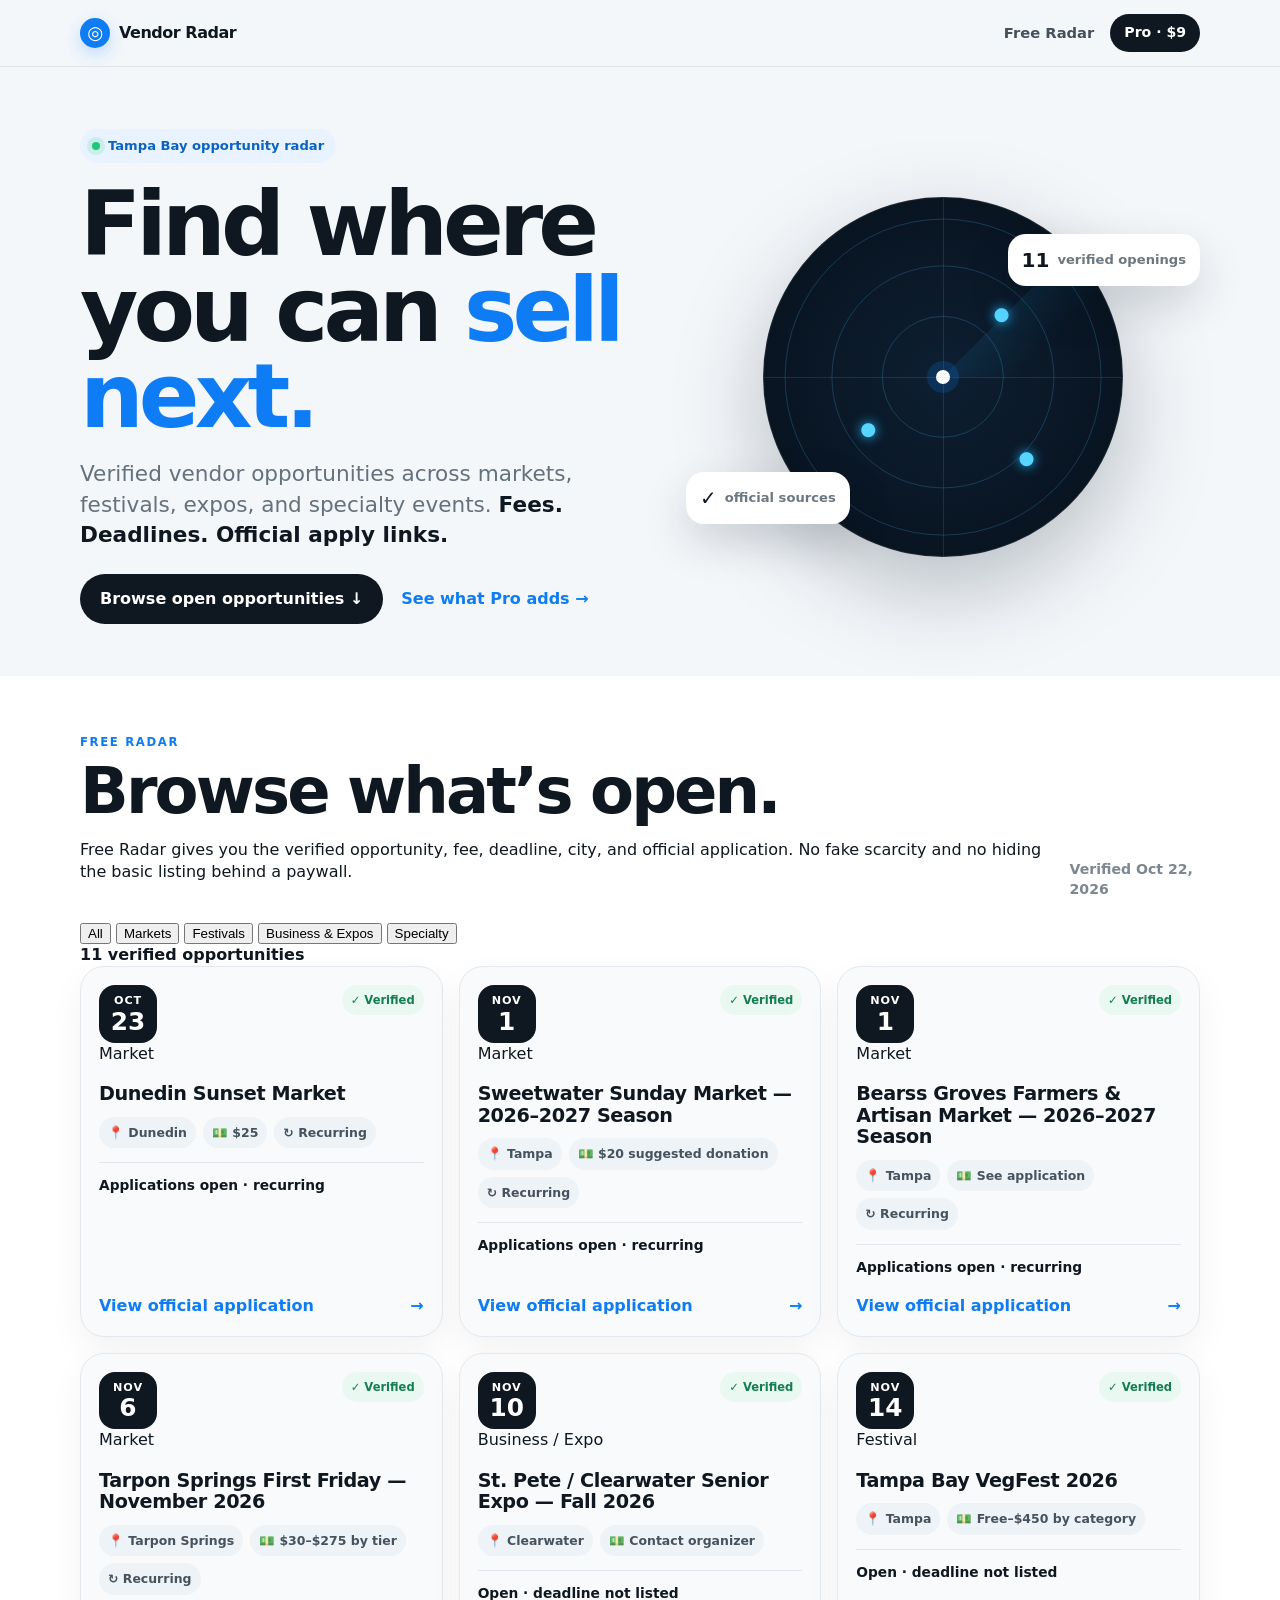
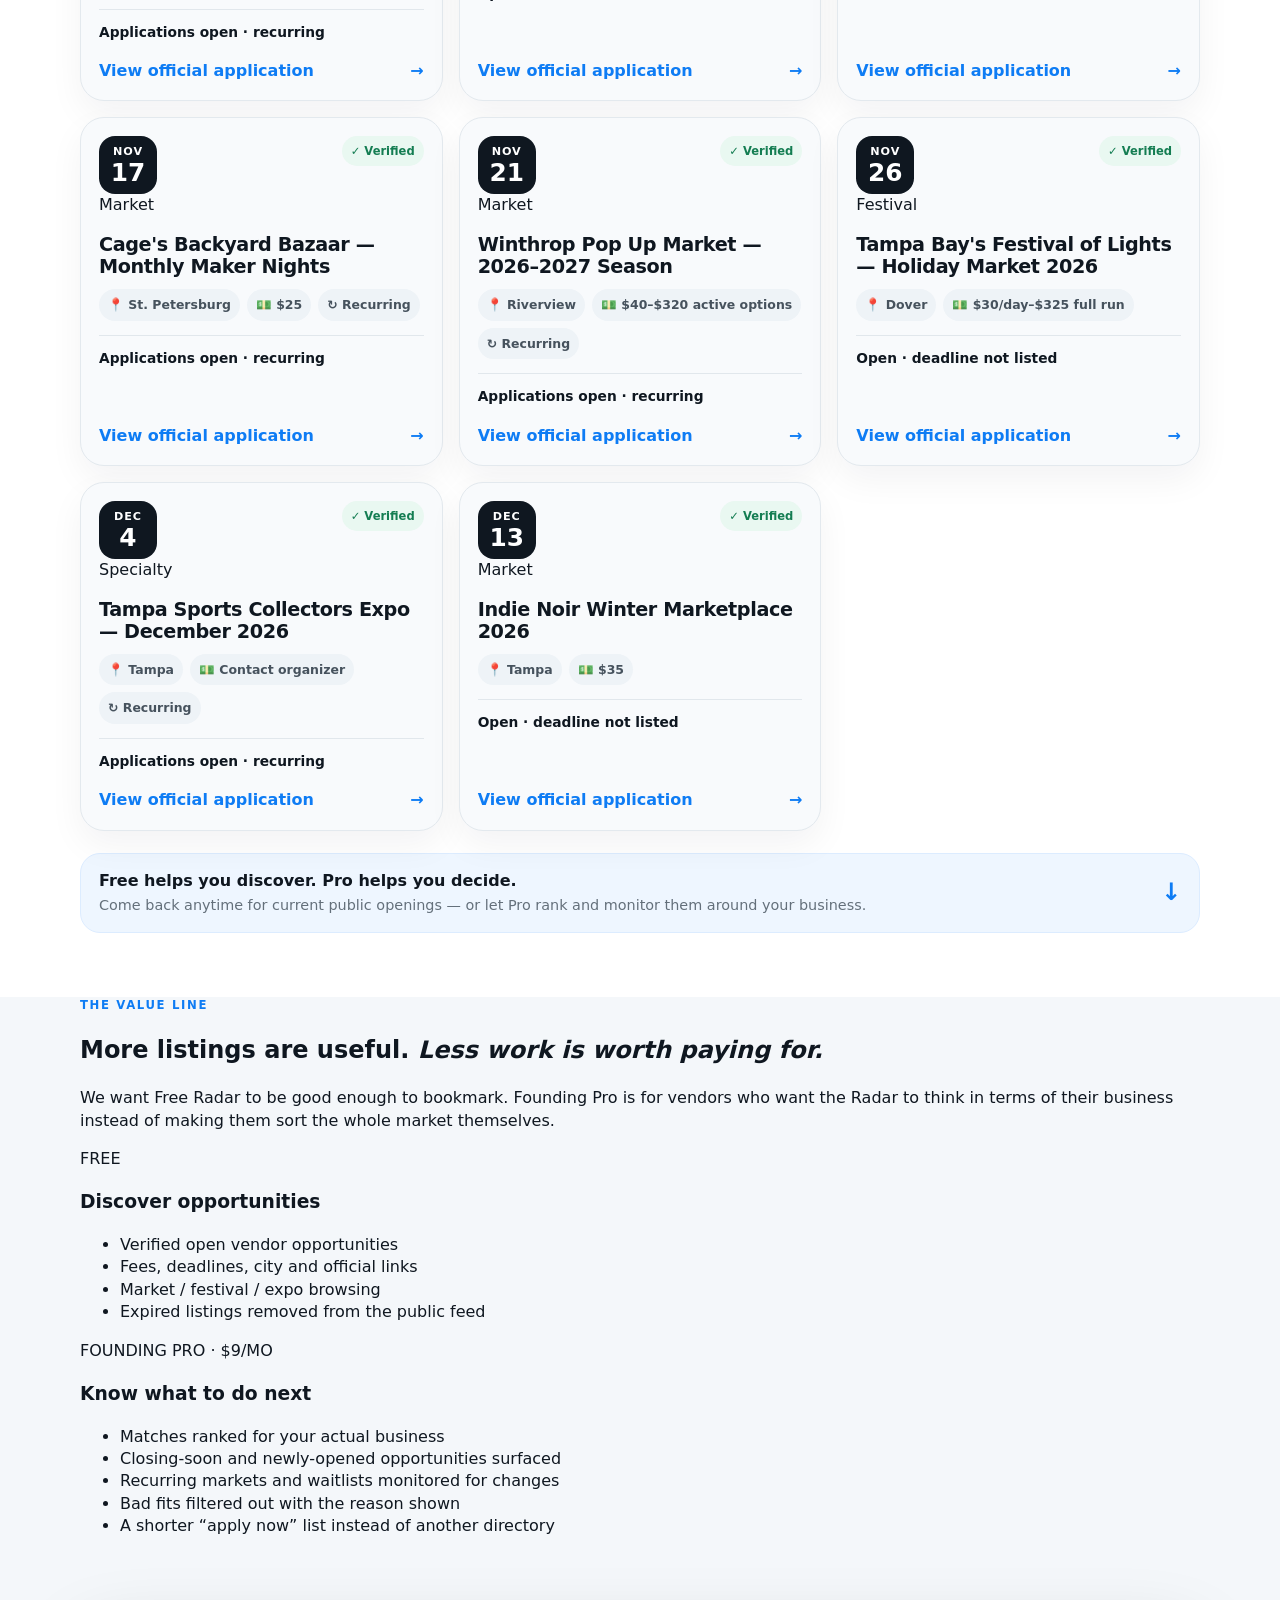
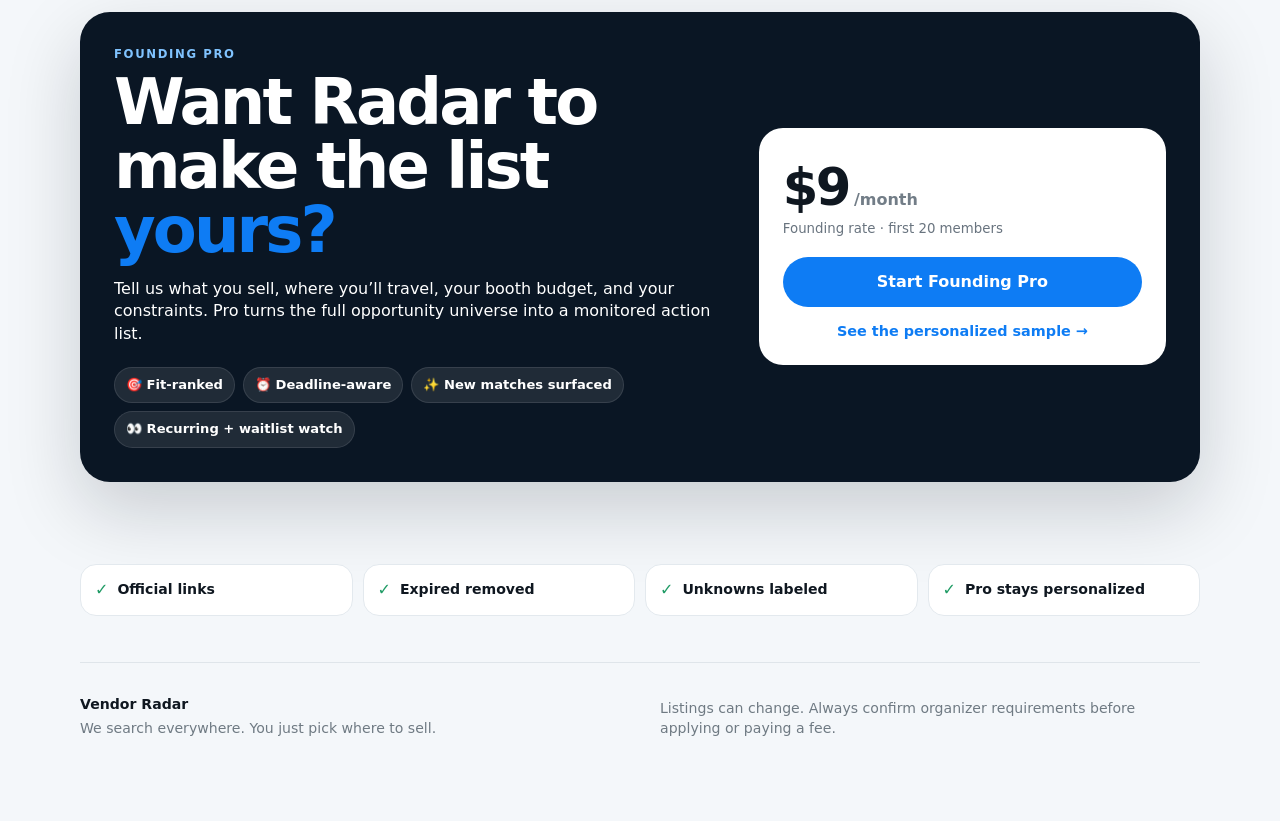
==== commit d59bca77: "Clarify Free versus Pro value and add category filters" ====
--- a/index.html
+++ b/index.html
@@ -3,9 +3,9 @@
 <head>
   <meta charset="utf-8" />
   <meta name="viewport" content="width=device-width, initial-scale=1" />
-  <meta name="description" content="Find verified Tampa Bay vendor opportunities, deadlines, fees, and official application links with Vendor Radar." />
+  <meta name="description" content="Browse verified Tampa Bay vendor opportunities, deadlines, fees, and official application links. Vendor Radar Pro adds personalized ranking and monitoring." />
   <meta name="theme-color" content="#08131f" />
-  <title>Vendor Radar — Find Your Next Place to Sell</title>
+  <title>Vendor Radar — Verified Tampa Bay Vendor Opportunities</title>
   <link rel="stylesheet" href="./styles.css" />
 </head>
 <body>
@@ -22,12 +22,12 @@
   <main id="top">
     <section class="hero shell">
       <div class="hero-copy-wrap">
-        <div class="live-pill"><span class="live-dot"></span>Tampa Bay Radar</div>
-        <h1>Find your next <em>place to sell.</em></h1>
-        <p class="hero-copy">Vendor events. Fees. Deadlines. Apply links. <strong>Verified.</strong></p>
+        <div class="live-pill"><span class="live-dot"></span>Tampa Bay opportunity radar</div>
+        <h1>Find where you can <em>sell next.</em></h1>
+        <p class="hero-copy">Verified vendor opportunities across markets, festivals, expos, and specialty events. <strong>Fees. Deadlines. Official apply links.</strong></p>
         <div class="hero-actions">
-          <a class="button" href="#radar">Show me what’s open ↓</a>
-          <a class="text-link" href="./sample-pro.html">See Pro sample →</a>
+          <a class="button" href="#radar">Browse open opportunities ↓</a>
+          <a class="text-link" href="./sample-pro.html">See what Pro adds →</a>
         </div>
       </div>
 
@@ -42,8 +42,8 @@
           <span class="map-pin pin-c">●</span>
           <div class="radar-center"></div>
         </div>
-        <div class="visual-card visual-card-top"><strong id="hero-count">5</strong><span>free picks</span></div>
-        <div class="visual-card visual-card-bottom"><strong>✓</strong><span>source checked</span></div>
+        <div class="visual-card visual-card-top"><strong id="hero-count">—</strong><span>verified openings</span></div>
+        <div class="visual-card visual-card-bottom"><strong>✓</strong><span>official sources</span></div>
       </div>
     </section>
 
@@ -52,9 +52,21 @@
         <div class="section-heading compact-heading">
           <div>
             <div class="eyebrow">FREE RADAR</div>
-            <h2>Open now.</h2>
+            <h2>Browse what’s open.</h2>
+            <p class="section-copy">Free Radar gives you the verified opportunity, fee, deadline, city, and official application. No fake scarcity and no hiding the basic listing behind a paywall.</p>
           </div>
           <p id="last-updated" class="updated-label">Loading…</p>
+        </div>
+
+        <div class="radar-toolbar">
+          <div class="filter-row" aria-label="Opportunity filters">
+            <button class="filter-button active" type="button" data-radar-filter="all">All</button>
+            <button class="filter-button" type="button" data-radar-filter="markets">Markets</button>
+            <button class="filter-button" type="button" data-radar-filter="festivals">Festivals</button>
+            <button class="filter-button" type="button" data-radar-filter="business-expos">Business & Expos</button>
+            <button class="filter-button" type="button" data-radar-filter="specialty">Specialty</button>
+          </div>
+          <strong id="results-summary" class="results-summary">Loading opportunities…</strong>
         </div>
 
         <div id="opportunity-grid" class="opportunity-grid" aria-live="polite">
@@ -63,11 +75,42 @@
 
         <div class="return-strip">
           <div>
-            <strong>Don’t search from scratch next time.</strong>
-            <span>Bookmark the free Radar and come back for the current public picks.</span>
+            <strong>Free helps you discover. Pro helps you decide.</strong>
+            <span>Come back anytime for current public openings — or let Pro rank and monitor them around your business.</span>
           </div>
-          <a href="#top" class="return-arrow" aria-label="Back to top">↑</a>
+          <a href="#pro" class="return-arrow" aria-label="See Pro">↓</a>
         </div>
+      </div>
+    </section>
+
+    <section class="boundary-section shell" aria-label="Free and Pro comparison">
+      <div class="boundary-heading">
+        <div class="eyebrow">THE VALUE LINE</div>
+        <h2>More listings are useful. <em>Less work is worth paying for.</em></h2>
+        <p>We want Free Radar to be good enough to bookmark. Founding Pro is for vendors who want the Radar to think in terms of their business instead of making them sort the whole market themselves.</p>
+      </div>
+      <div class="boundary-grid">
+        <article class="boundary-card">
+          <span class="plan-kicker">FREE</span>
+          <h3>Discover opportunities</h3>
+          <ul>
+            <li>Verified open vendor opportunities</li>
+            <li>Fees, deadlines, city and official links</li>
+            <li>Market / festival / expo browsing</li>
+            <li>Expired listings removed from the public feed</li>
+          </ul>
+        </article>
+        <article class="boundary-card pro-boundary">
+          <span class="plan-kicker">FOUNDING PRO · $9/MO</span>
+          <h3>Know what to do next</h3>
+          <ul>
+            <li>Matches ranked for your actual business</li>
+            <li>Closing-soon and newly-opened opportunities surfaced</li>
+            <li>Recurring markets and waitlists monitored for changes</li>
+            <li>Bad fits filtered out with the reason shown</li>
+            <li>A shorter “apply now” list instead of another directory</li>
+          </ul>
+        </article>
       </div>
     </section>
 
@@ -75,27 +118,29 @@
       <div class="shell pro-card">
         <div class="pro-copy">
           <div class="eyebrow light">FOUNDING PRO</div>
-          <h2>Want Radar to watch <em>for you?</em></h2>
+          <h2>Want Radar to make the list <em>yours?</em></h2>
+          <p class="pro-description">Tell us what you sell, where you’ll travel, your booth budget, and your constraints. Pro turns the full opportunity universe into a monitored action list.</p>
           <div class="feature-chips">
-            <span>🎯 Personalized</span>
-            <span>⏰ Closing soon</span>
-            <span>👀 Recurring watch</span>
+            <span>🎯 Fit-ranked</span>
+            <span>⏰ Deadline-aware</span>
+            <span>✨ New matches surfaced</span>
+            <span>👀 Recurring + waitlist watch</span>
           </div>
         </div>
         <div class="pro-price">
           <div><strong>$9</strong><span>/month</span></div>
           <small>Founding rate · first 20 members</small>
           <a class="button button-light full" href="https://buy.stripe.com/fZufZjca08mD1JWfzccwg00">Start Founding Pro</a>
-          <a class="pro-link" href="./sample-pro.html">See exactly what Pro looks like →</a>
+          <a class="pro-link" href="./sample-pro.html">See the personalized sample →</a>
         </div>
       </div>
     </section>
 
     <section class="trust-section shell">
       <div class="trust-item"><span>✓</span><strong>Official links</strong></div>
-      <div class="trust-item"><span>✓</span><strong>Verified status</strong></div>
-      <div class="trust-item"><span>✓</span><strong>Deadline aware</strong></div>
-      <div class="trust-item"><span>✓</span><strong>No giant directory</strong></div>
+      <div class="trust-item"><span>✓</span><strong>Expired removed</strong></div>
+      <div class="trust-item"><span>✓</span><strong>Unknowns labeled</strong></div>
+      <div class="trust-item"><span>✓</span><strong>Pro stays personalized</strong></div>
     </section>
   </main>
 
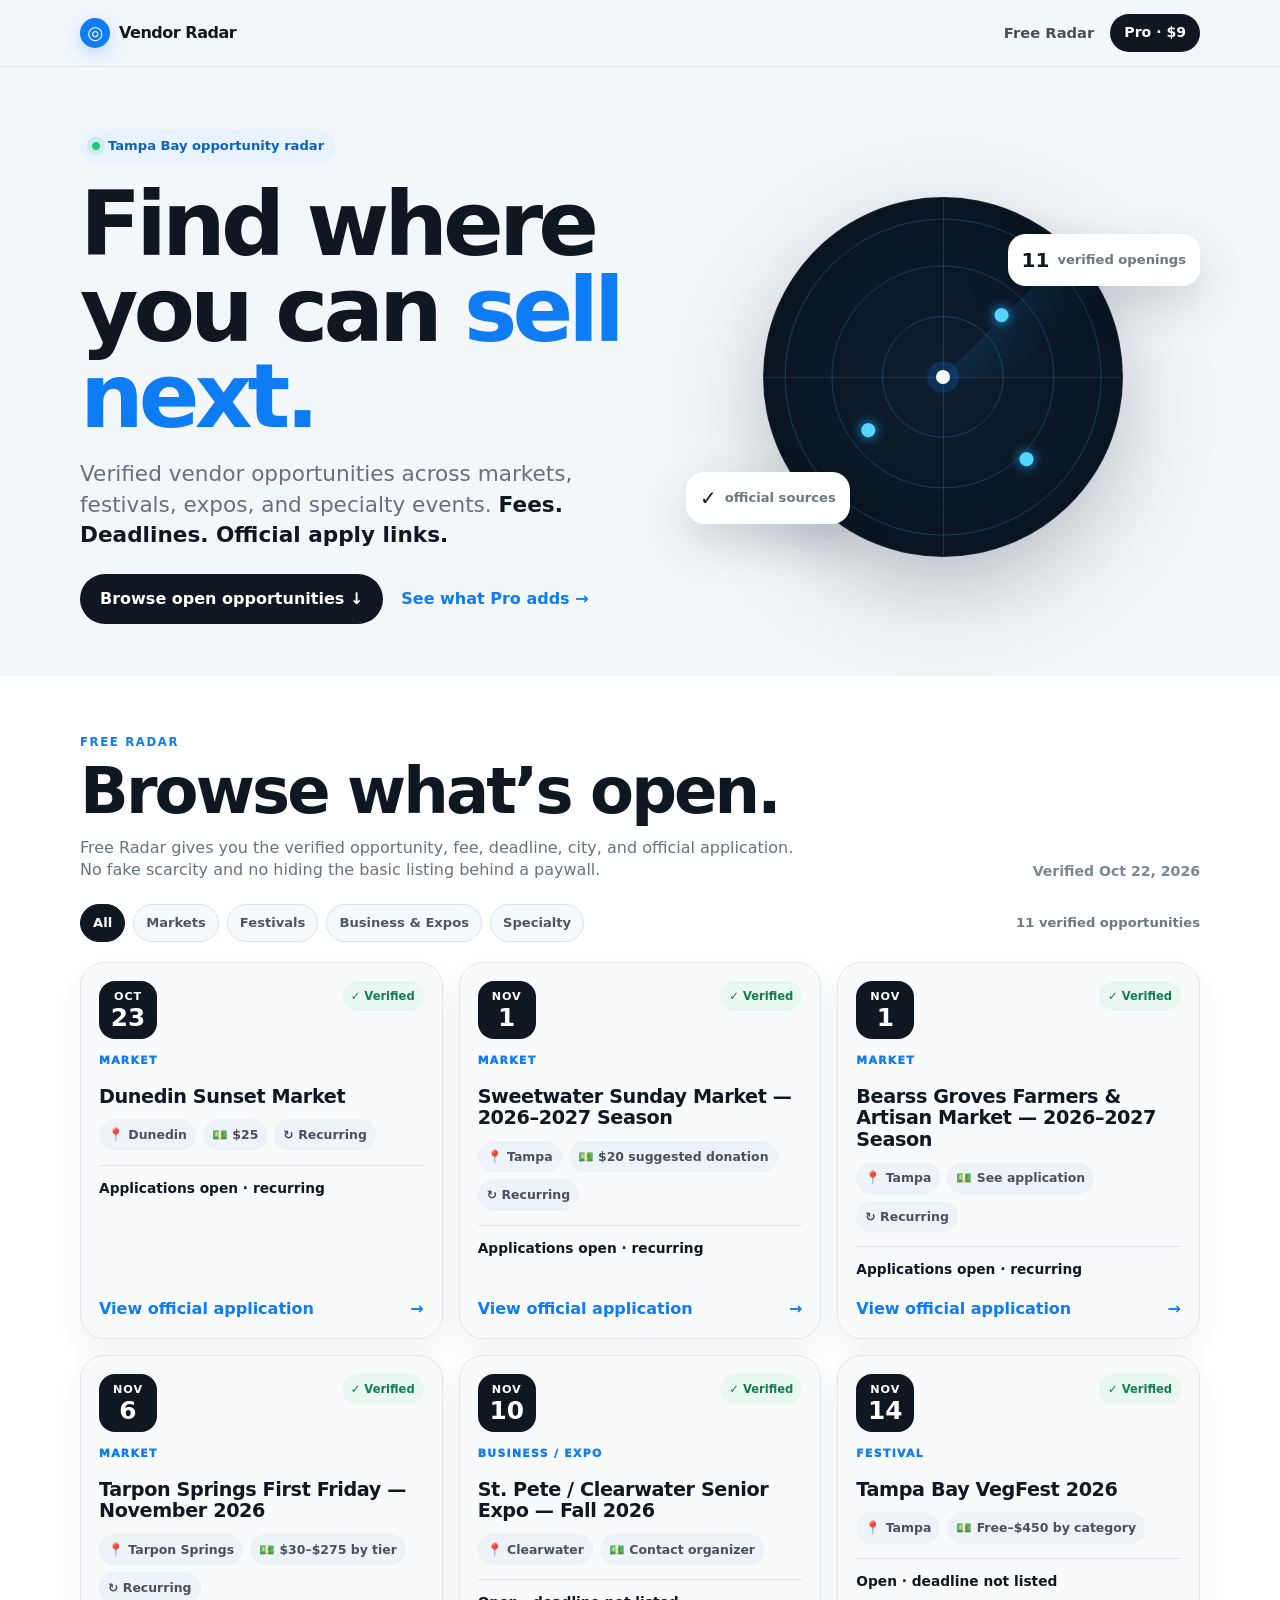
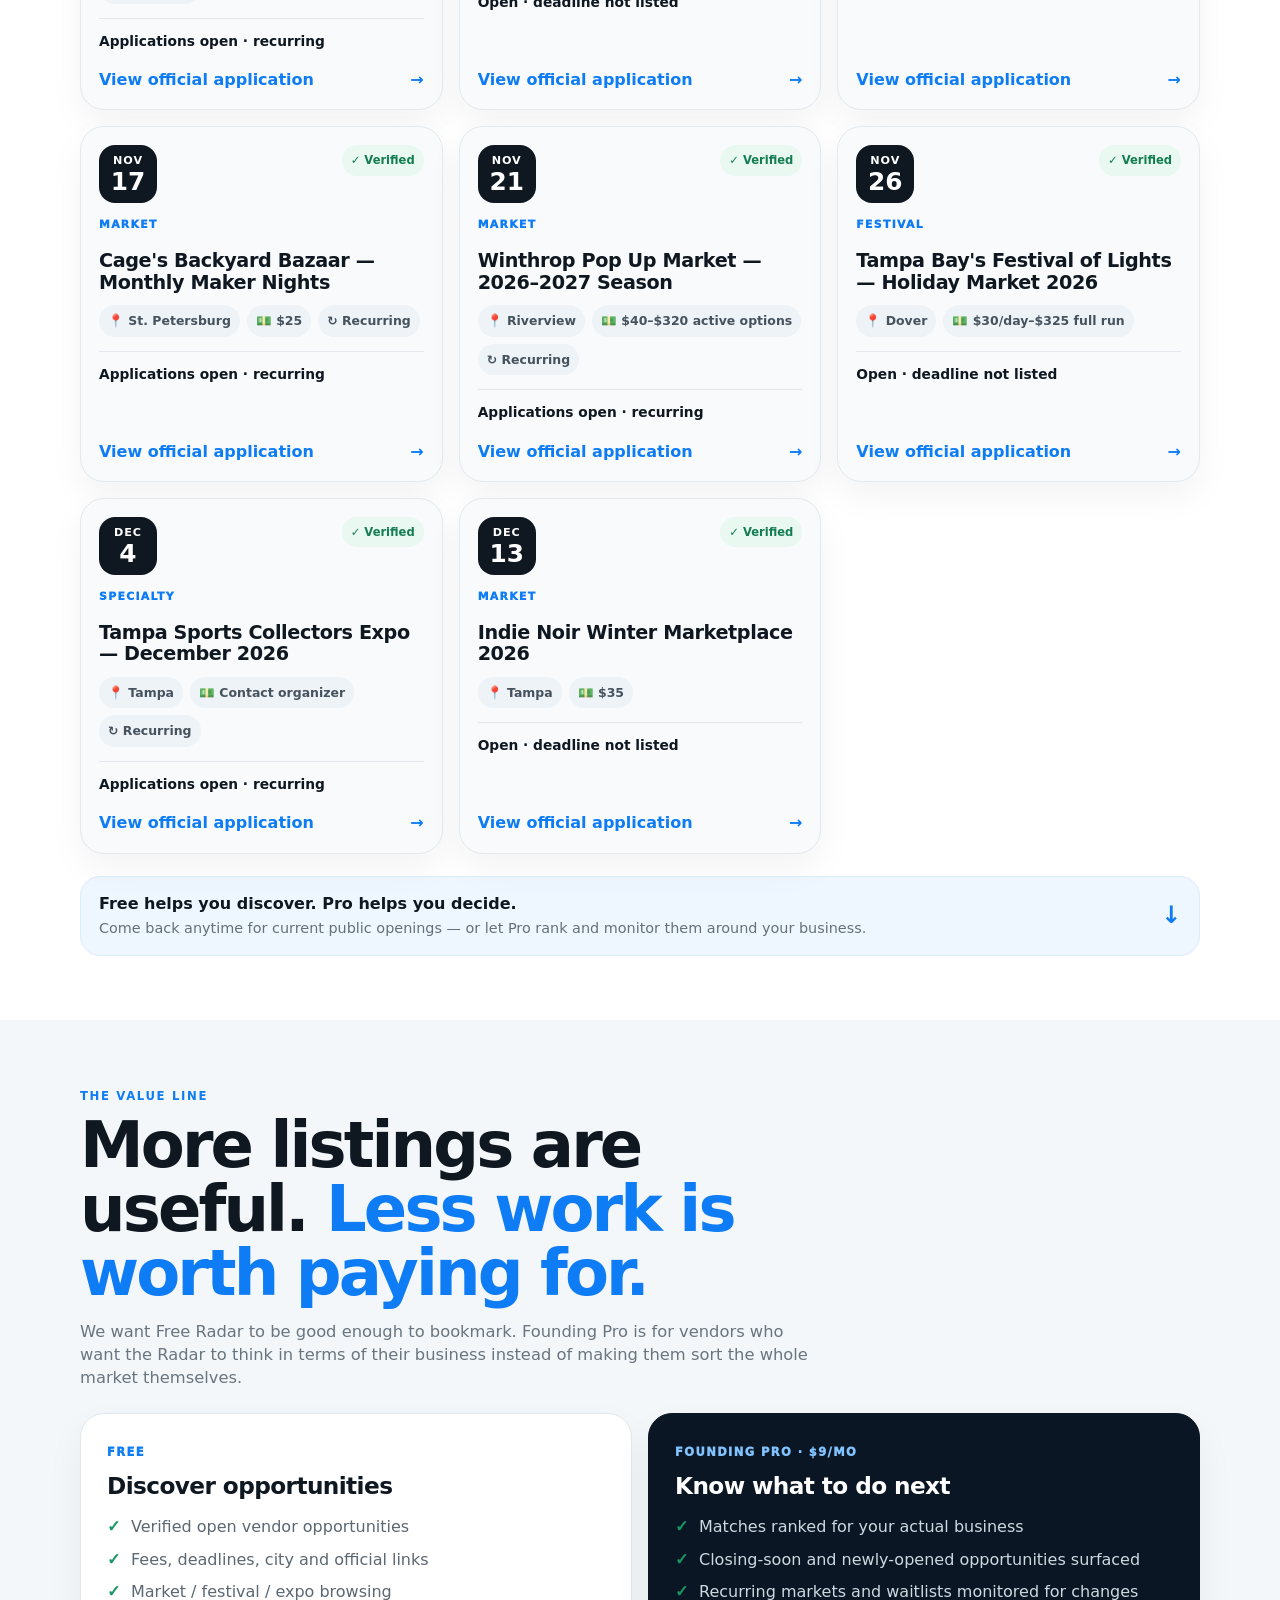
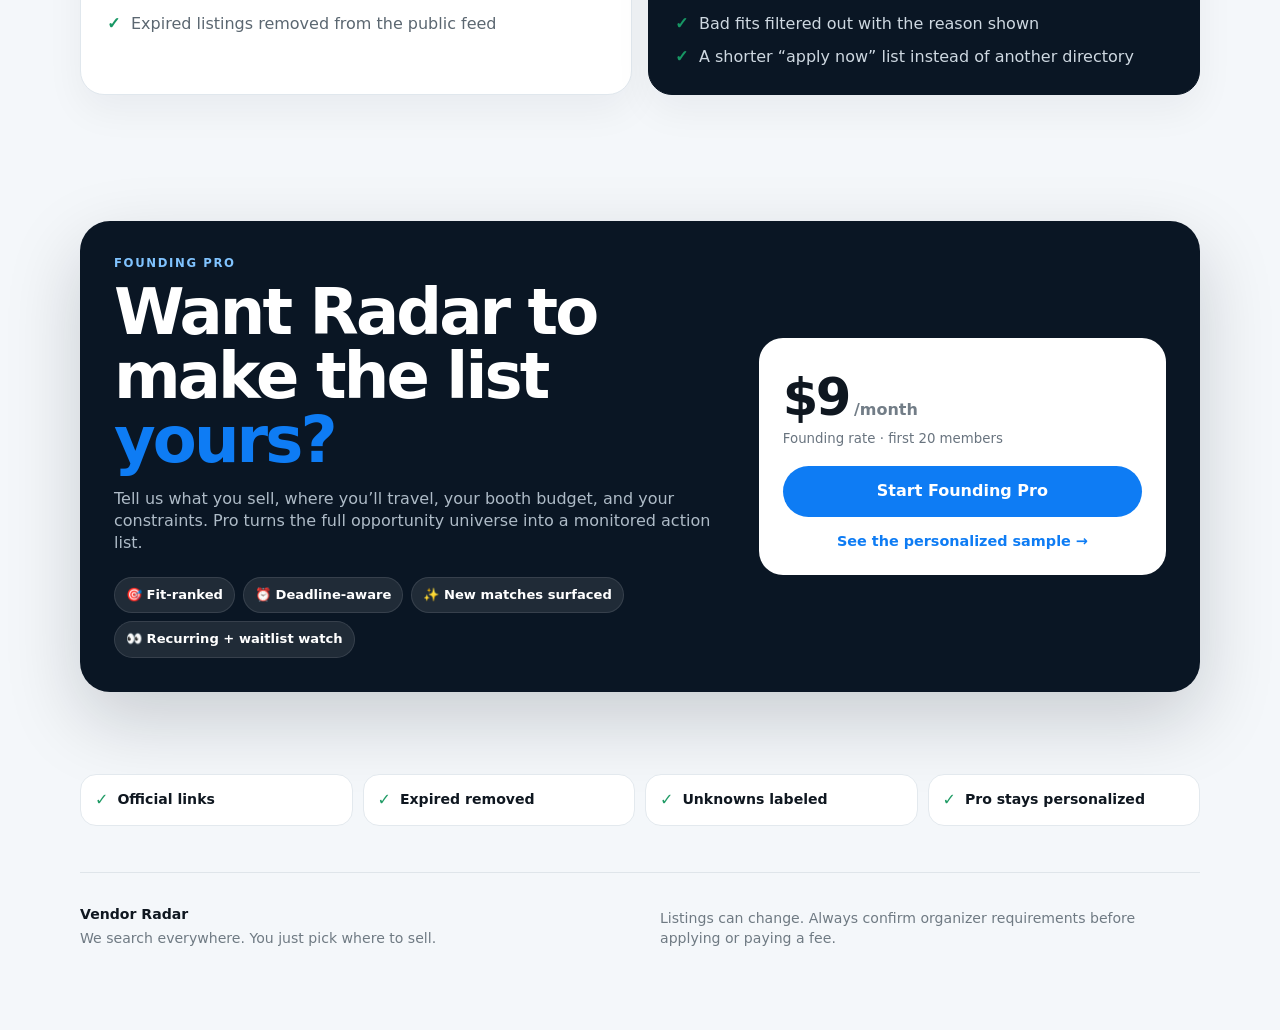
==== commit 1c2a8166: "Load enhanced Free and Pro styling" ====
--- a/index.html
+++ b/index.html
@@ -7,6 +7,7 @@
   <meta name="theme-color" content="#08131f" />
   <title>Vendor Radar — Verified Tampa Bay Vendor Opportunities</title>
   <link rel="stylesheet" href="./styles.css" />
+  <link rel="stylesheet" href="./enhancements.css" />
 </head>
 <body>
   <header class="nav-wrap">
--- a/enhancements.css
+++ b/enhancements.css
@@ -0,0 +1 @@
+.section-copy{max-width:720px;margin:14px 0 0;color:#68737d;font-size:1rem}.radar-toolbar{display:flex;align-items:center;justify-content:space-between;gap:18px;margin:0 0 20px}.filter-row{display:flex;gap:8px;flex-wrap:wrap}.filter-button{appearance:none;border:1px solid #dce4ea;background:#f7fafc;color:#4b5863;border-radius:999px;padding:9px 12px;font:inherit;font-size:.82rem;font-weight:900;cursor:pointer;transition:.16s ease}.filter-button:hover{border-color:#b8cee1;color:#0a62c3}.filter-button.active{background:#0f1720;color:#fff;border-color:#0f1720}.results-summary{color:#6c7882;font-size:.82rem;white-space:nowrap}.opportunity-kind{margin-top:14px;color:#0e7cf4;text-transform:uppercase;letter-spacing:.12em;font-size:.68rem;font-weight:950}.boundary-section{padding:68px 0}.boundary-heading{max-width:800px;margin-bottom:24px}.boundary-heading h2{margin:0;font-size:clamp(2.25rem,5vw,4rem);letter-spacing:-.045em;line-height:1}.boundary-heading h2 em{font-style:normal;color:#0e7cf4}.boundary-heading p{color:#69757f;font-size:1.02rem;max-width:740px}.boundary-grid{display:grid;grid-template-columns:1fr 1fr;gap:16px}.boundary-card{background:#fff;border:1px solid #e0e7ed;border-radius:24px;padding:26px;box-shadow:0 16px 38px rgba(7,22,37,.05)}.boundary-card h3{margin:7px 0 14px;font-size:1.45rem;letter-spacing:-.025em}.boundary-card ul{padding:0;margin:0;list-style:none;display:grid;gap:10px}.boundary-card li{position:relative;padding-left:24px;color:#5b6771}.boundary-card li:before{content:"✓";position:absolute;left:0;color:#179764;font-weight:950}.plan-kicker{font-size:.72rem;font-weight:950;letter-spacing:.12em;color:#0e7cf4}.pro-boundary{background:#0a1624;border-color:#0a1624;color:#fff}.pro-boundary .plan-kicker{color:#80c3ff}.pro-boundary li{color:#ced8e1}.pro-description{color:#aebbc7;max-width:650px;margin:16px 0 0;font-size:1rem}.visual-card-top{min-width:150px}.visual-card-top span{line-height:1.05}.empty-state p{color:#75808a;margin:6px 0 0}@media(max-width:860px){.radar-toolbar{align-items:flex-start;flex-direction:column}.filter-row{flex-wrap:nowrap;overflow-x:auto;width:100%;padding-bottom:3px;scrollbar-width:none}.filter-row::-webkit-scrollbar{display:none}.filter-button{white-space:nowrap}.results-summary{white-space:normal}.boundary-grid{grid-template-columns:1fr}.boundary-section{padding:50px 0}}@media(max-width:560px){.section-copy{font-size:.9rem}.radar-toolbar{margin-bottom:14px}.boundary-section{padding:42px 0}.boundary-card{padding:20px}.visual-card-top{min-width:128px}}
